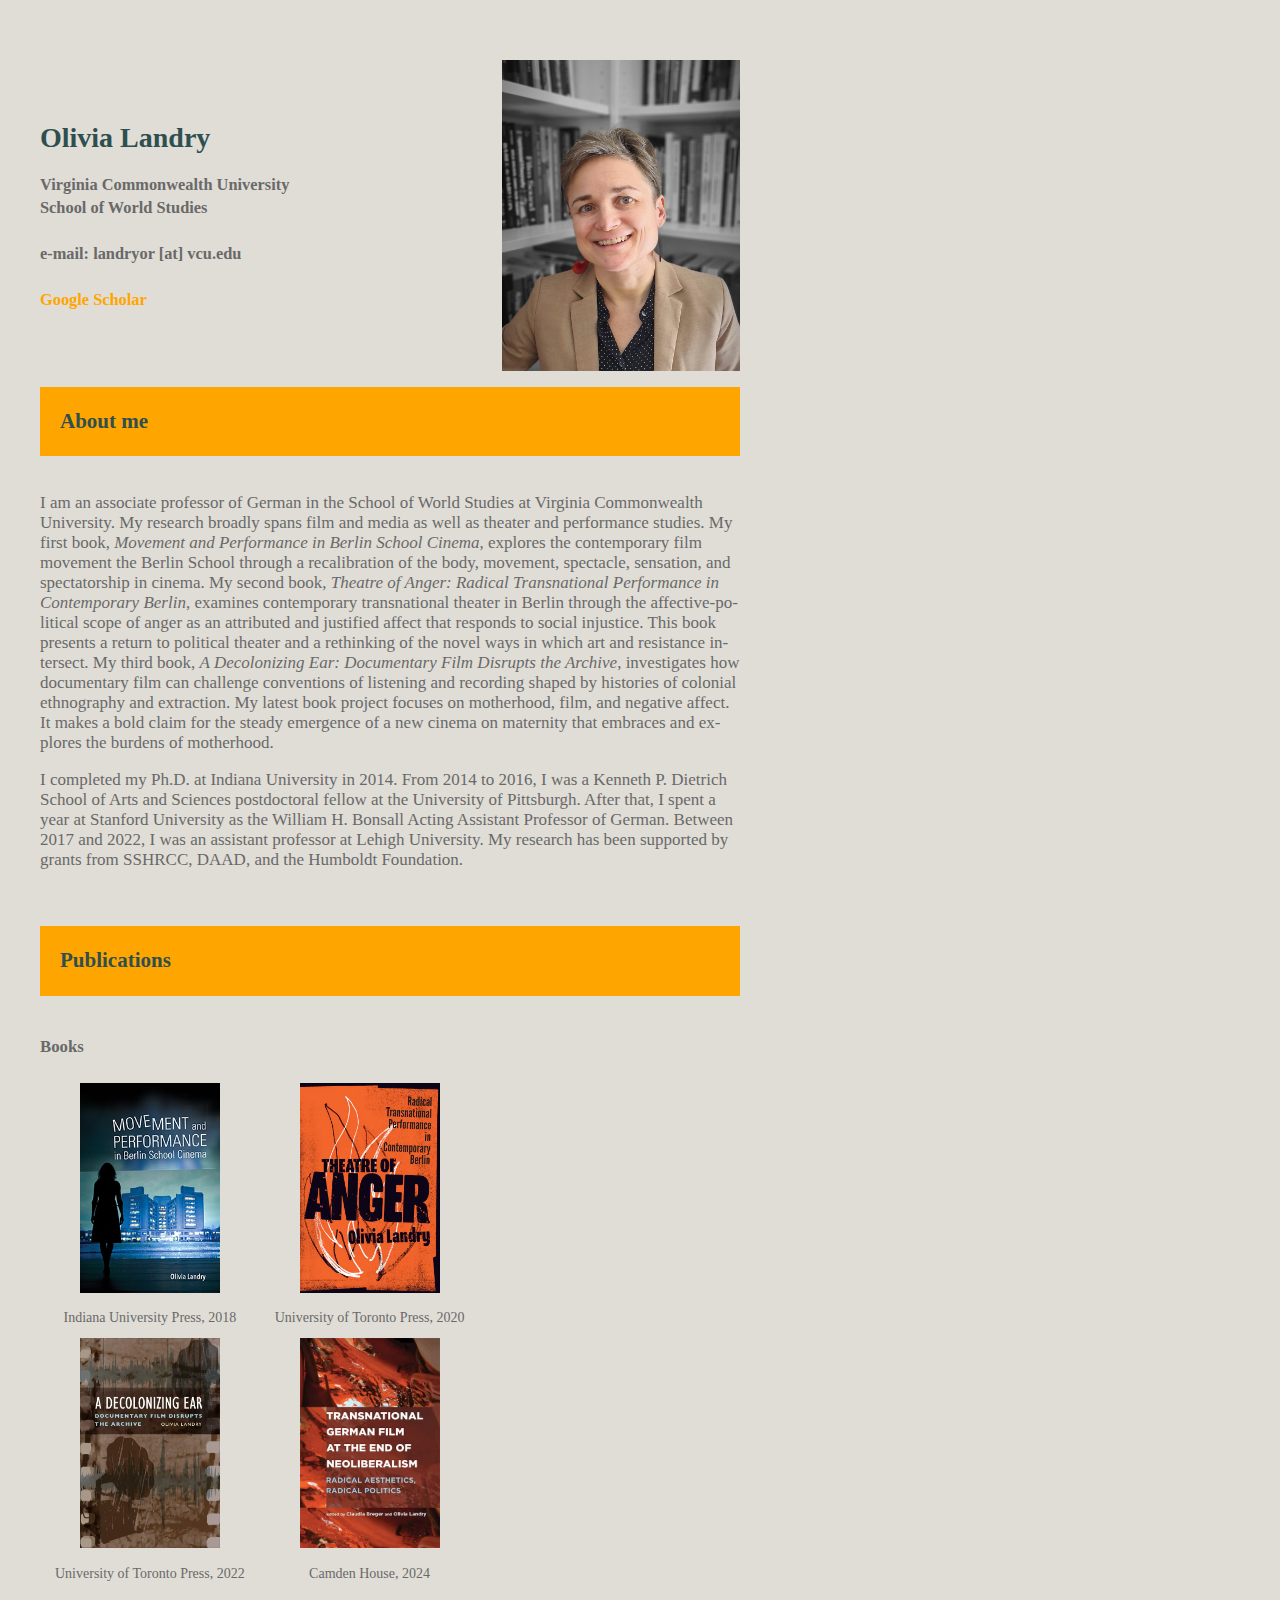
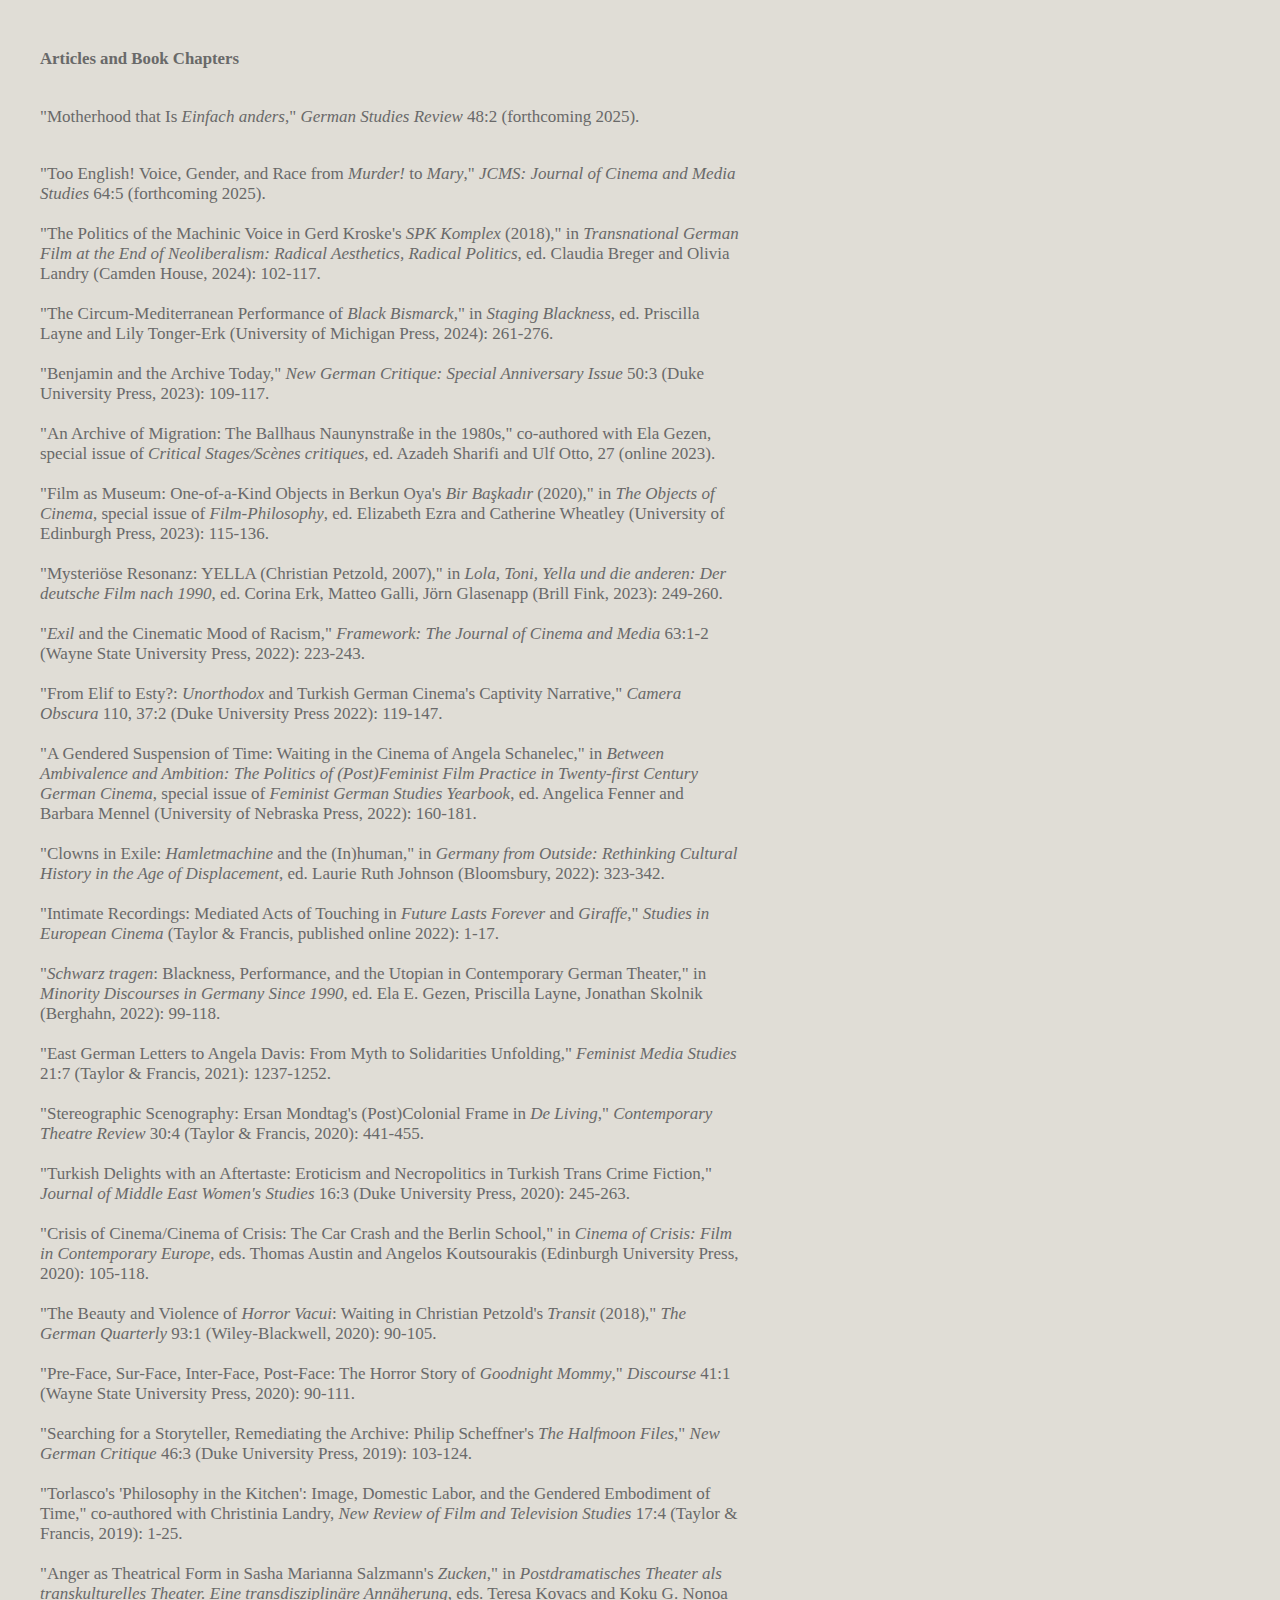
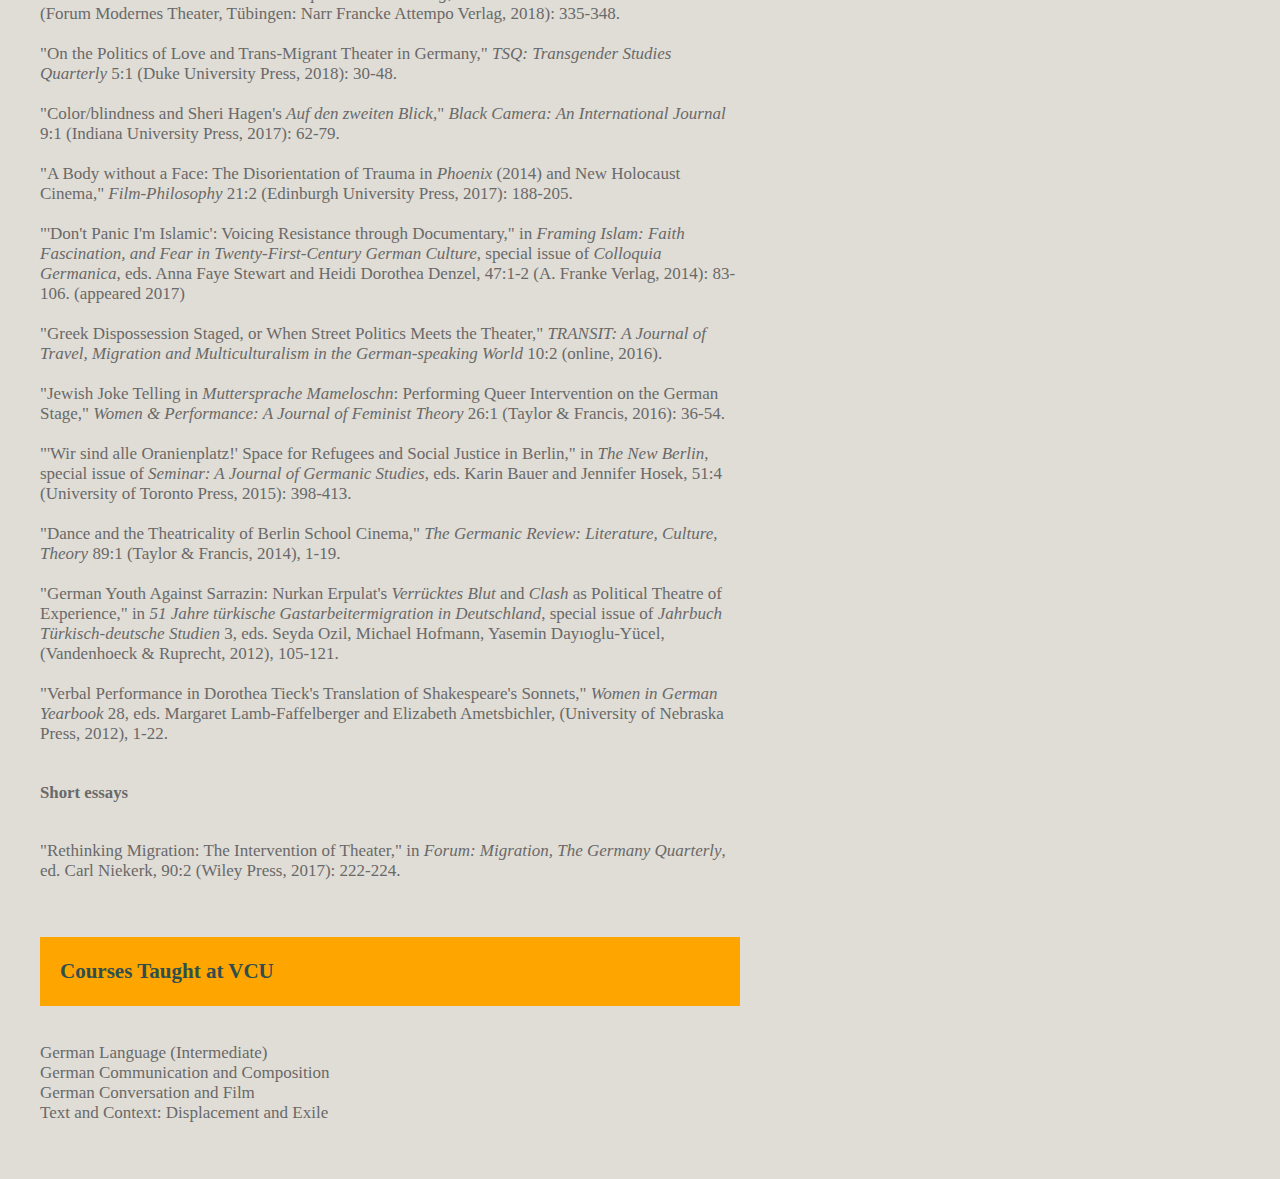
==== index.html @ cfcf4281 "Update index.html" ====
<!DOCTYPE html>
<html lang="en">

<div id="wrap">

<head>
    <title>Olivia Landry</title>
   <link rel="stylesheet" href="style.css">
   <link rel="icon" type="image/x-icon" href="favicon.ico">
   <link rel="shortcut icon" href="favicon.ico" type="image/x-icon">
</head>

<body>


<div id="myname">
    <br><br><br><br>
    <h1>
    Olivia Landry <br>
     </h1>
     <h3>
    Virginia Commonwealth University <br>
    School of World Studies <br>
    <br>
    e-mail: landryor [at] vcu.edu <br> <br>

<a href="https://scholar.google.com/citations?user=ENBHjIoAAAAJ&hl=en&oi=ao">Google Scholar</a> 
<br>
<br>
  
    </h3>
    </div>

</br>

<div id="mypic">
    <img src="images/Olivia_profile.jpg" width="238">

</br>

</div>





<div id="main">



    <h2>About me</h2>

    <br>

        <p>I am an associate professor of German in the School of World Studies at Virginia Commonwealth University. My research broadly spans film and media as well as theater and performance studies. My first book, <i>Movement and Performance in Berlin School Cinema</i>, explores the contemporary film movement the Berlin School through a recalibration of the body, movement, spectacle, sensation, and spectatorship in cinema. My second book, <i>Theatre of Anger: Radical Transnational Performance in Contemporary Berlin</i>, examines contemporary transnational theater in Berlin through the affective-political scope of anger as an attributed and justified affect that responds to social injustice. This book presents a return to political theater and a rethinking of the novel ways in which art and resistance intersect. My third book, <i>A Decolonizing Ear: Documentary Film Disrupts the Archive</i>, investigates how documentary film can challenge conventions of listening and recording shaped by histories of colonial ethnography and extraction. My latest book project focuses on motherhood, film, and negative affect. It makes a bold claim for the steady emergence of a new cinema on maternity that embraces and explores the burdens of motherhood.</p>

        <p>I completed my Ph.D. at Indiana University in 2014. From 2014 to 2016, I was a Kenneth P. Dietrich School of Arts and Sciences postdoctoral fellow at the University of Pittsburgh. After that, I spent a year at Stanford University as the William H. Bonsall Acting Assistant Professor of German. Between 2017 and 2022, I was an assistant professor at Lehigh University. My research has been supported by grants from SSHRCC, DAAD, and the Humboldt Foundation.</p>







<br><br>

    <h2>Publications</h2>


<br><br>

<strong> Books </strong>

<br><br>

<style type="text/css">
.tg  {border-collapse:collapse;border-spacing:0;}
.tg td{border-color:black;border-style:solid;border-width:0px;
  overflow:hidden;padding:5px 15px;word-break:normal;}
.tg th{border-color:black;border-style:solid;border-width:0px;
  font-weight:normal;overflow:hidden;padding:5px 15px;word-break:normal;}
.tg .tg-0lax{text-align:right;vertical-align:center}
</style>
<table class="tg">
<thead>
  <tr>
    <th class="tg-zv4m" style="text-align: center"><a href="https://iupress.org/9780253038036/movement-and-performance-in-berlin-school-cinema/" target="_blank"><img src="images/map.jpeg" width="140"></a></th>  
    <th class="tg-zv4m" style="text-align: center"><a href="https://utorontopress.com/9781487536763/theatre-of-anger/" target="_blank"><img src="images/toa.jpg.webp" width="140"></a></th>
  </tr>
</thead>
<tbody>
  <tr>
    <td class="tg-zv4m" style="text-align: center">Indiana University Press, 2018</td>
    <td class="tg-zv4m" style="text-align: center">University of Toronto Press, 2020</td>
  </tr>
  <tr>
    <td class="tg-zv4m" style="text-align: center"><a href="https://utorontopress.com/9781487544850/a-decolonizing-ear/" target="_blank"><img src="images/ade.jpg.webp" width="140"></a></td>
    <td class="tg-zv4m" style="text-align: center"><a href="https://boydellandbrewer.com/9781640141520/transnational-german-film-at-the-end-of-neoliberalism/" target="_blank"><img src="images/transnational.jpg" width="140"></a></td>
  </tr>
  <tr>
    <td class="tg-zv4m" style="text-align: center">University of Toronto Press, 2022</td>
    <td class="tg-zv4m" style="text-align: center">Camden House, 2024</td>
  </tr>
</tbody>
</table>


<br><br><br>

<strong> Articles and Book Chapters </strong>

<br><br>

<p>"Motherhood that Is <i>Einfach anders</i>," <i>German Studies Review</i> 48:2 (forthcoming 2025).


<br><br>

<p>"Too English! Voice, Gender, and Race from <i>Murder!</i> to <i>Mary</i>," <i>JCMS: Journal of Cinema and Media Studies</i> 64:5 (forthcoming 2025).

<br><br>

"The Politics of the Machinic Voice in Gerd Kroske's <i>SPK Komplex</i> (2018)," in <i>Transnational German Film at the End of Neoliberalism: Radical Aesthetics, Radical Politics</i>, ed. Claudia Breger and Olivia Landry (Camden House, 2024): 102-117.

<br><br>


"The Circum-Mediterranean Performance of <i>Black Bismarck</i>," in <i>Staging Blackness</i>, ed. Priscilla Layne and Lily Tonger-Erk (University of Michigan Press, 2024): 261-276.

<br><br>

"Benjamin and the Archive Today," <i>New German Critique: Special Anniversary Issue</i> 50:3 (Duke University Press, 2023): 109-117.

<br><br>

"An Archive of Migration: The Ballhaus Naunynstra&szlig;e in the 1980s," co-authored with Ela Gezen, special issue of <i>Critical Stages/Sc&egrave;nes critiques</i>,  ed. Azadeh Sharifi and Ulf Otto, 27 (online 2023).


<br><br>

"Film as Museum: One-of-a-Kind Objects in Berkun Oya's <i>Bir Ba&#x15F;kad&#x131;r</i> (2020)," in <i>The Objects of Cinema</i>, special issue of <i>Film-Philosophy</i>, ed. Elizabeth Ezra and Catherine Wheatley (University of Edinburgh Press, 2023): 115-136.

<br><br>


"Mysteri&#246;se Resonanz: YELLA (Christian Petzold, 2007)," in <i>Lola, Toni, Yella und die anderen: Der deutsche Film nach 1990</i>, ed. Corina Erk, Matteo Galli, J&#246;rn Glasenapp (Brill Fink, 2023): 249-260.

<br><br>

"<i>Exil</i> and the Cinematic Mood of Racism," <i>Framework: The Journal of Cinema and Media</i> 63:1-2 (Wayne State University Press, 2022): 223-243.

<br><br>


"From Elif to Esty?: <i>Unorthodox</i> and Turkish German Cinema's Captivity Narrative," <i>Camera Obscura</i> 110, 37:2 (Duke University Press 2022): 119-147.

<br><br>

"A Gendered Suspension of Time: Waiting in the Cinema of Angela Schanelec," in <i>Between Ambivalence and Ambition: The Politics of (Post)Feminist Film Practice in Twenty-first Century German Cinema</i>, special issue of <i>Feminist German Studies Yearbook</i>, ed. Angelica Fenner and Barbara Mennel (University of Nebraska Press, 2022): 160-181.

<br><br>


"Clowns in Exile: <i>Hamletmachine</i> and the (In)human," in <i>Germany from Outside: Rethinking Cultural History in the Age of Displacement</i>, ed. Laurie Ruth Johnson (Bloomsbury, 2022): 323-342.

<br><br>

"Intimate Recordings: Mediated Acts of Touching in <i>Future Lasts Forever</i> and <i>Giraffe</i>," <i>Studies in European Cinema</i> (Taylor & Francis, published online 2022): 1-17.

<br><br>

"<i>Schwarz tragen</i>: Blackness, Performance, and the Utopian in Contemporary German Theater," in <i>Minority Discourses in Germany Since 1990</i>, ed. Ela E. Gezen, Priscilla Layne, Jonathan Skolnik (Berghahn, 2022): 99-118.

<br><br>

"East German Letters to Angela Davis: From Myth to Solidarities Unfolding," <i>Feminist Media Studies</i> 21:7 (Taylor & Francis, 2021): 1237-1252.

<br><br>

"Stereographic Scenography: Ersan Mondtag's (Post)Colonial Frame in <i>De Living</i>," <i>Contemporary Theatre Review</i> 30:4 (Taylor & Francis, 2020): 441-455.

<br><br>

"Turkish Delights with an Aftertaste: Eroticism and Necropolitics in Turkish Trans Crime Fiction," <i>Journal of Middle East Women's Studies</i> 16:3 (Duke University Press, 2020): 245-263.

<br><br>

"Crisis of Cinema/Cinema of Crisis: The Car Crash and the Berlin School," in <i>Cinema of Crisis: Film in Contemporary Europe</i>, eds. Thomas Austin and Angelos Koutsourakis (Edinburgh University Press, 2020): 105-118.

<br><br>

"The Beauty and Violence of <i>Horror Vacui</i>: Waiting in Christian Petzold's <i>Transit</i> (2018)," <i>The German Quarterly</i> 93:1 (Wiley-Blackwell, 2020): 90-105.

<br><br>

"Pre-Face, Sur-Face, Inter-Face, Post-Face: The Horror Story of <i>Goodnight Mommy</i>," <i>Discourse</i> 41:1 (Wayne State University Press, 2020): 90-111.

<br><br>


"Searching for a Storyteller, Remediating the Archive: Philip Scheffner's <i>The Halfmoon Files</i>," <i>New German Critique</i> 46:3 (Duke University Press, 2019): 103-124.

<br><br>

"Torlasco's 'Philosophy in the Kitchen': Image, Domestic Labor, and the Gendered Embodiment of Time," co-authored with Christinia Landry, <i>New Review of Film and Television Studies</i> 17:4 (Taylor & Francis, 2019): 1-25.

<br><br>

"Anger as Theatrical Form in Sasha Marianna Salzmann's <i>Zucken</i>," in <i>Postdramatisches Theater als transkulturelles Theater. Eine transdisziplin&#228;re Ann&#228;herung</i>, eds. Teresa Kovacs and Koku G. Nonoa (Forum Modernes Theater, T&#252;bingen: Narr Francke Attempo Verlag, 2018): 335-348.

<br><br>

"On the Politics of Love and Trans-Migrant Theater in Germany," <i>TSQ: Transgender Studies Quarterly</i> 5:1 (Duke University Press, 2018): 30-48.

<br><br>

"Color/blindness and Sheri Hagen's <i>Auf den zweiten Blick</i>," <i>Black Camera: An International Journal</i> 9:1 (Indiana University Press, 2017): 62-79.

<br><br>

"A Body without a Face: The Disorientation of Trauma in <i>Phoenix</i> (2014) and New Holocaust Cinema," <i>Film-Philosophy</i> 21:2 (Edinburgh University Press, 2017): 188-205.

<br><br>

"'Don't Panic I'm Islamic': Voicing Resistance through Documentary," in <i>Framing Islam: Faith Fascination, and Fear in Twenty-First-Century German Culture</i>, special issue of <i>Colloquia Germanica</i>, eds. Anna Faye Stewart and Heidi Dorothea Denzel, 47:1-2 (A. Franke Verlag, 2014): 83-106. (appeared 2017)

<br><br>

"Greek Dispossession Staged, or When Street Politics Meets the Theater," <i>TRANSIT: A Journal of Travel, Migration and Multiculturalism in the German-speaking World</i> 10:2 (online, 2016).

<br><br>

"Jewish Joke Telling in <i>Muttersprache Mameloschn</i>: Performing Queer Intervention on the German Stage," <i>Women & Performance: A Journal of Feminist Theory</i> 26:1 (Taylor & Francis, 2016): 36-54.

<br><br>

"'Wir sind alle Oranienplatz!' Space for Refugees and Social Justice in Berlin," in <i>The New Berlin</i>, special issue of <i>Seminar: A Journal of Germanic Studies</i>, eds. Karin Bauer and Jennifer Hosek, 51:4 (University of Toronto Press, 2015): 398-413.

<br><br>

"Dance and the Theatricality of Berlin School Cinema," <i>The Germanic Review: Literature, Culture, Theory</i> 89:1 (Taylor & Francis, 2014), 1-19.

<br><br>

"German Youth Against Sarrazin: Nurkan Erpulat's <i>Verr&#252;cktes Blut</i> and <i>Clash</i> as Political Theatre of Experience," in <i>51 Jahre t&#252;rkische Gastarbeitermigration in Deutschland</i>, special issue of <i>Jahrbuch T&#252;rkisch-deutsche Studien</i> 3, eds. Seyda Ozil, Michael Hofmann, Yasemin Day&#x131;oglu-Y&#252;cel, (Vandenhoeck & Ruprecht, 2012), 105-121.

<br><br>

"Verbal Performance in Dorothea Tieck's Translation of Shakespeare's Sonnets," <i>Women in German Yearbook</i> 28, eds. Margaret Lamb-Faffelberger and Elizabeth Ametsbichler, (University of Nebraska Press, 2012), 1-22.
</p>

<br>

<strong> Short essays</strong>

<br><br>

<p>"Rethinking Migration: The Intervention of Theater," in <i>Forum: Migration, The Germany Quarterly</i>, ed. Carl Niekerk, 90:2 (Wiley Press, 2017): 222-224.</p>



<br><br>

    <h2>Courses Taught at VCU</h2>

    <br>

<p>
  German Language (Intermediate) <br>
  German Communication and Composition<br>
  German Conversation and Film<br>
  Text and Context: Displacement and Exile<br>
</p>


<br><br>
</div>



</body>

</div>

</html>
---- style.css ----
#wrap{
    float: left;
}

#myname{
    float: left;
    width: 462px;
}



#mypic {
    float: left;
    margin-bottom: 10px;
    margin-right: 20px;
}

#main{
    float: left;
    width: 700px;
    -ms-hyphens: auto;
-webkit-hyphens: auto;
hyphens: auto;
}


a {
    color: orange;
    text-decoration: none;
}

p {
    line-height: 20px;
       font-size: 17px;
}

body {
    line-height: 1.4;
    font-size: 14px;
    color: DimGray;
    background-color: #e0ddd6;
    margin: 40px;
    padding: 0px;
}




h1 {
    color: DarkSlateGray;
    background-color: #e0ddd6;
    margin: 0px;
    padding: 0px;
}

h2 {
	  /* text-align: center;*/
	  color: DarkSlateGray;
    font-size: 1.5em;
    background-color: orange;
    margin: 0px;
    padding: 20px;
}



strong {
	font-size: 1.2em;
    font-style: bold;
}
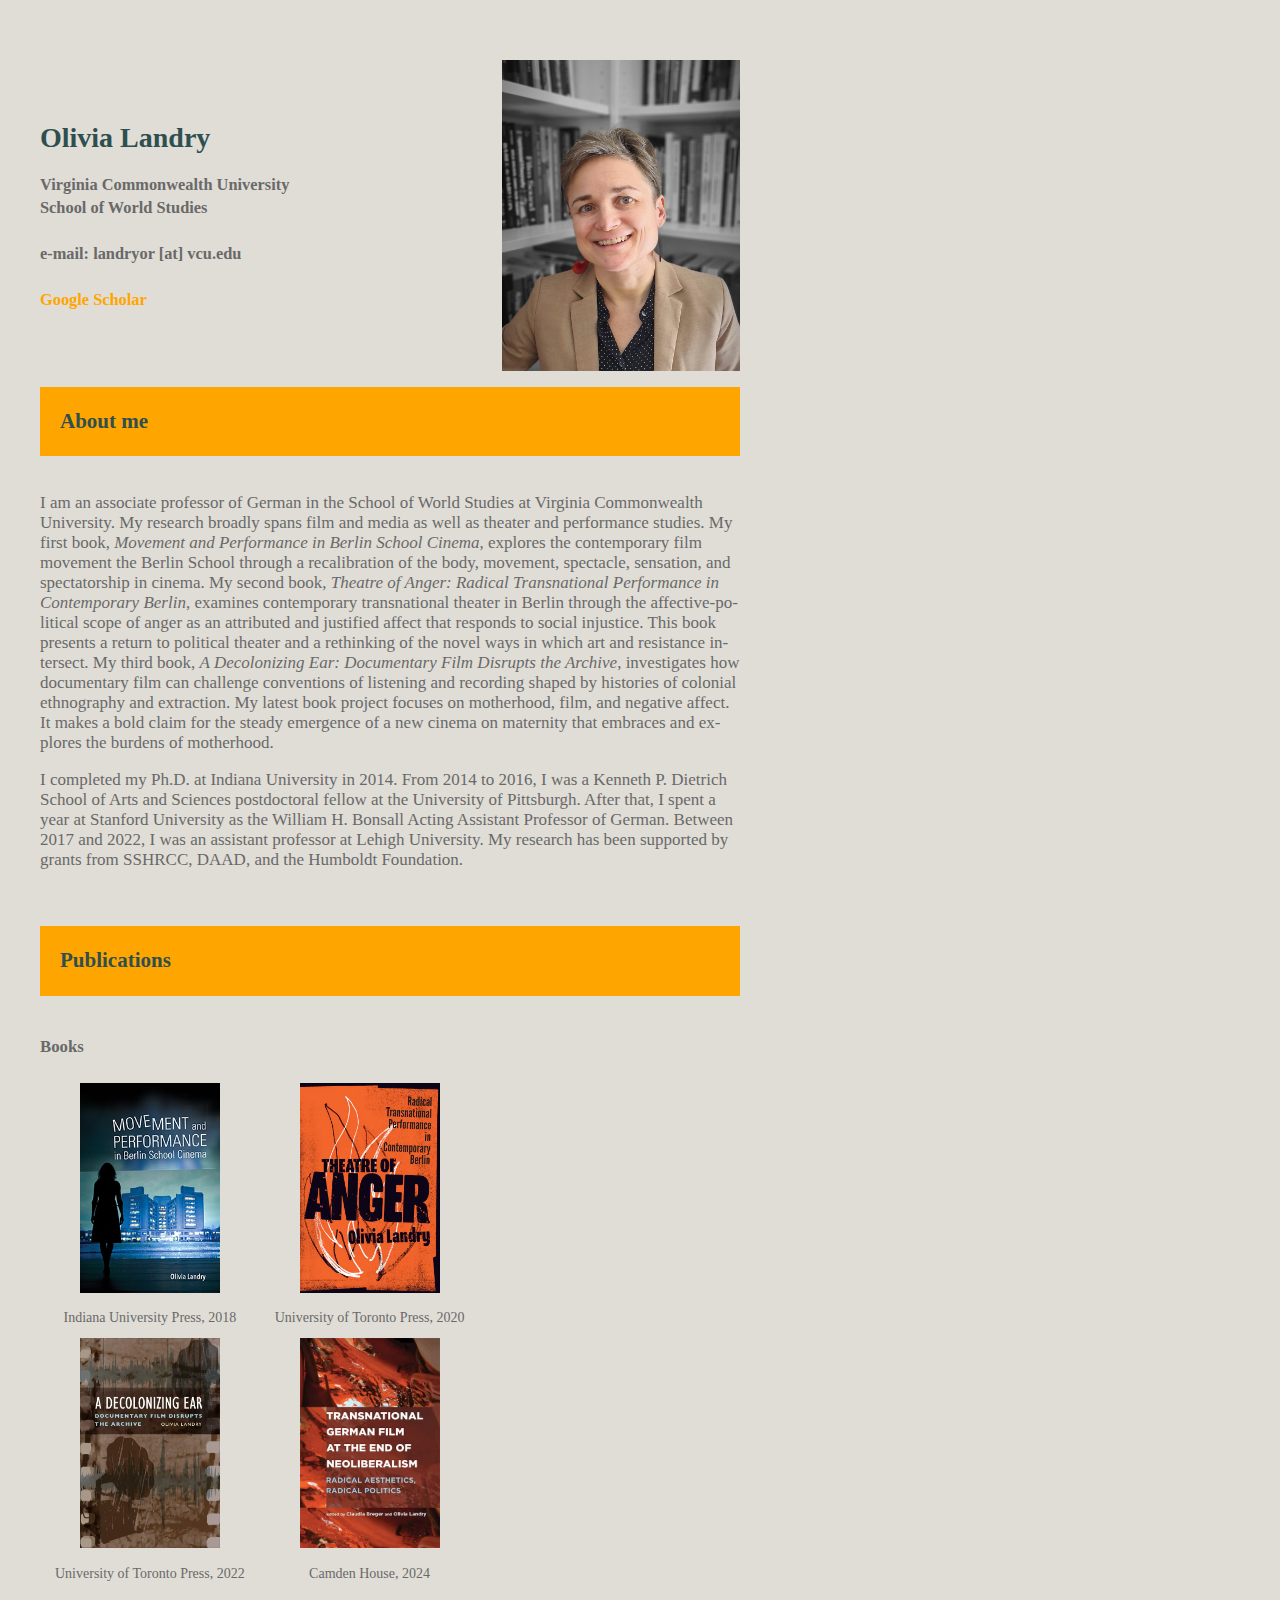
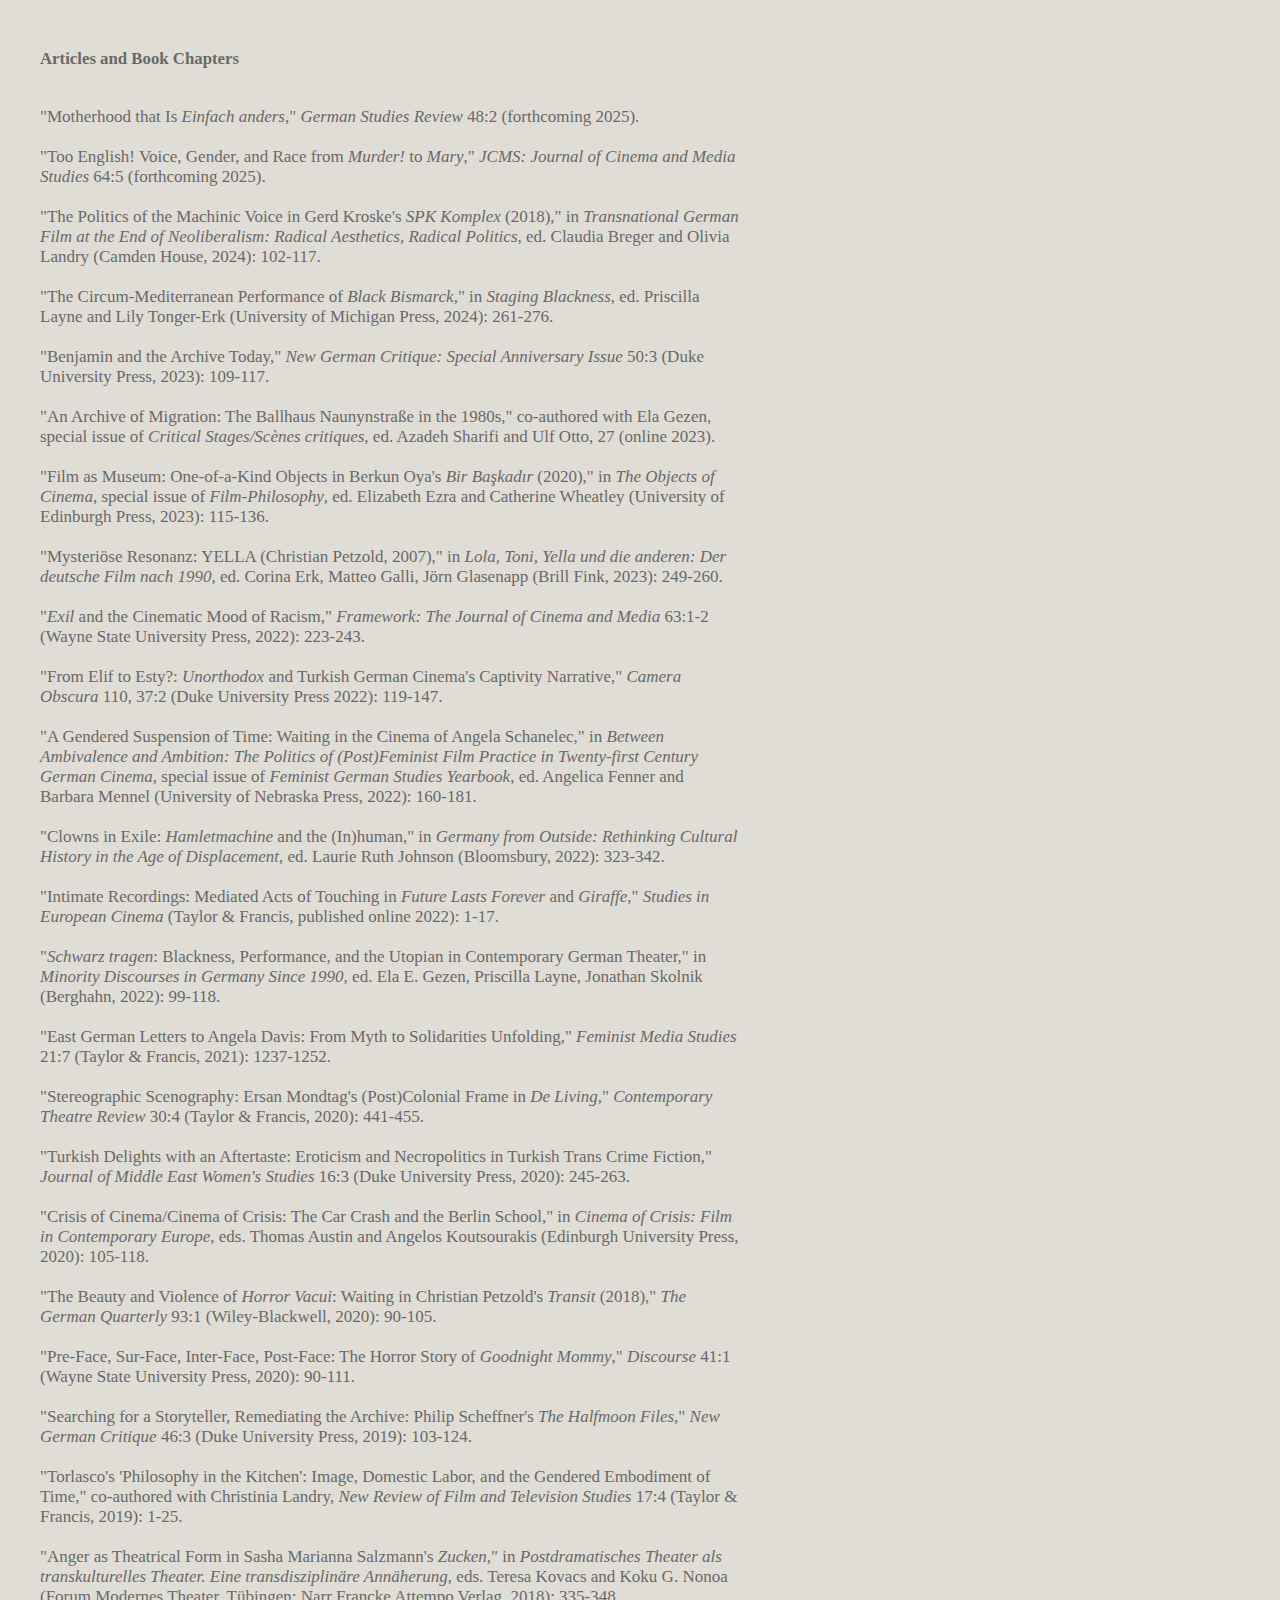
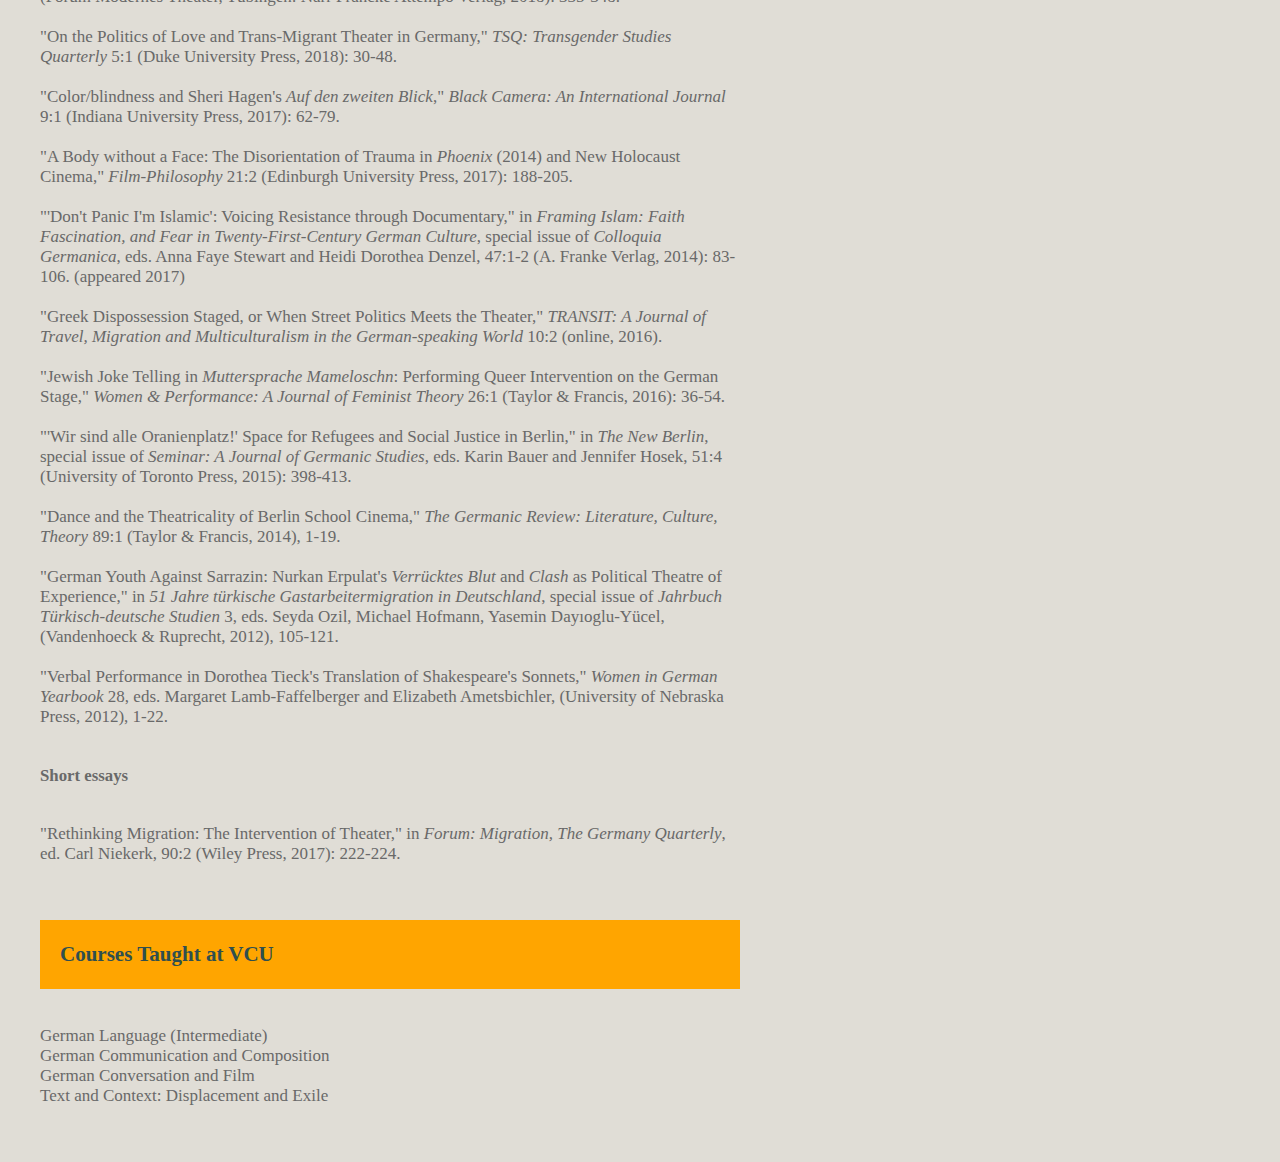
==== commit 2eb03e40: "Update index.html" ====
--- a/index.html
+++ b/index.html
@@ -116,7 +116,7 @@
 
 <br><br>
 
-<p>"Too English! Voice, Gender, and Race from <i>Murder!</i> to <i>Mary</i>," <i>JCMS: Journal of Cinema and Media Studies</i> 64:5 (forthcoming 2025).
+"Too English! Voice, Gender, and Race from <i>Murder!</i> to <i>Mary</i>," <i>JCMS: Journal of Cinema and Media Studies</i> 64:5 (forthcoming 2025).
 
 <br><br>
 
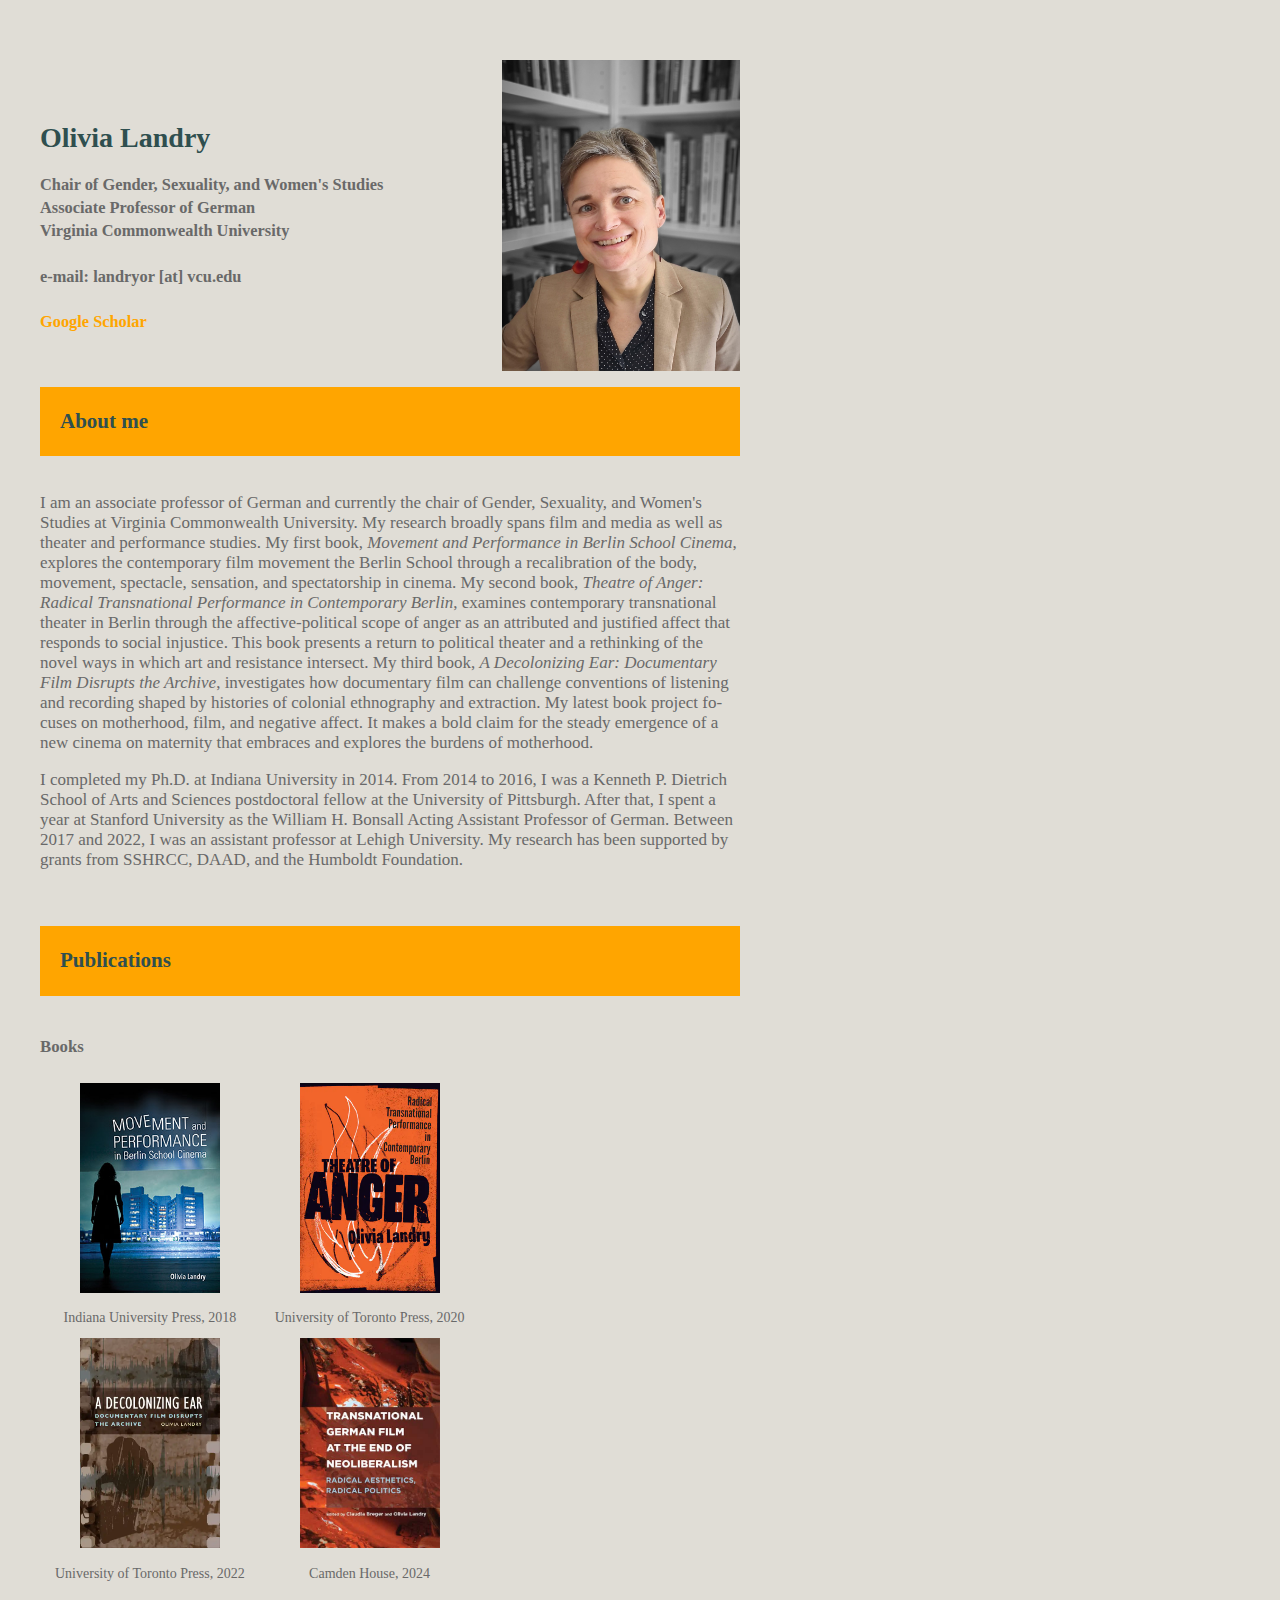
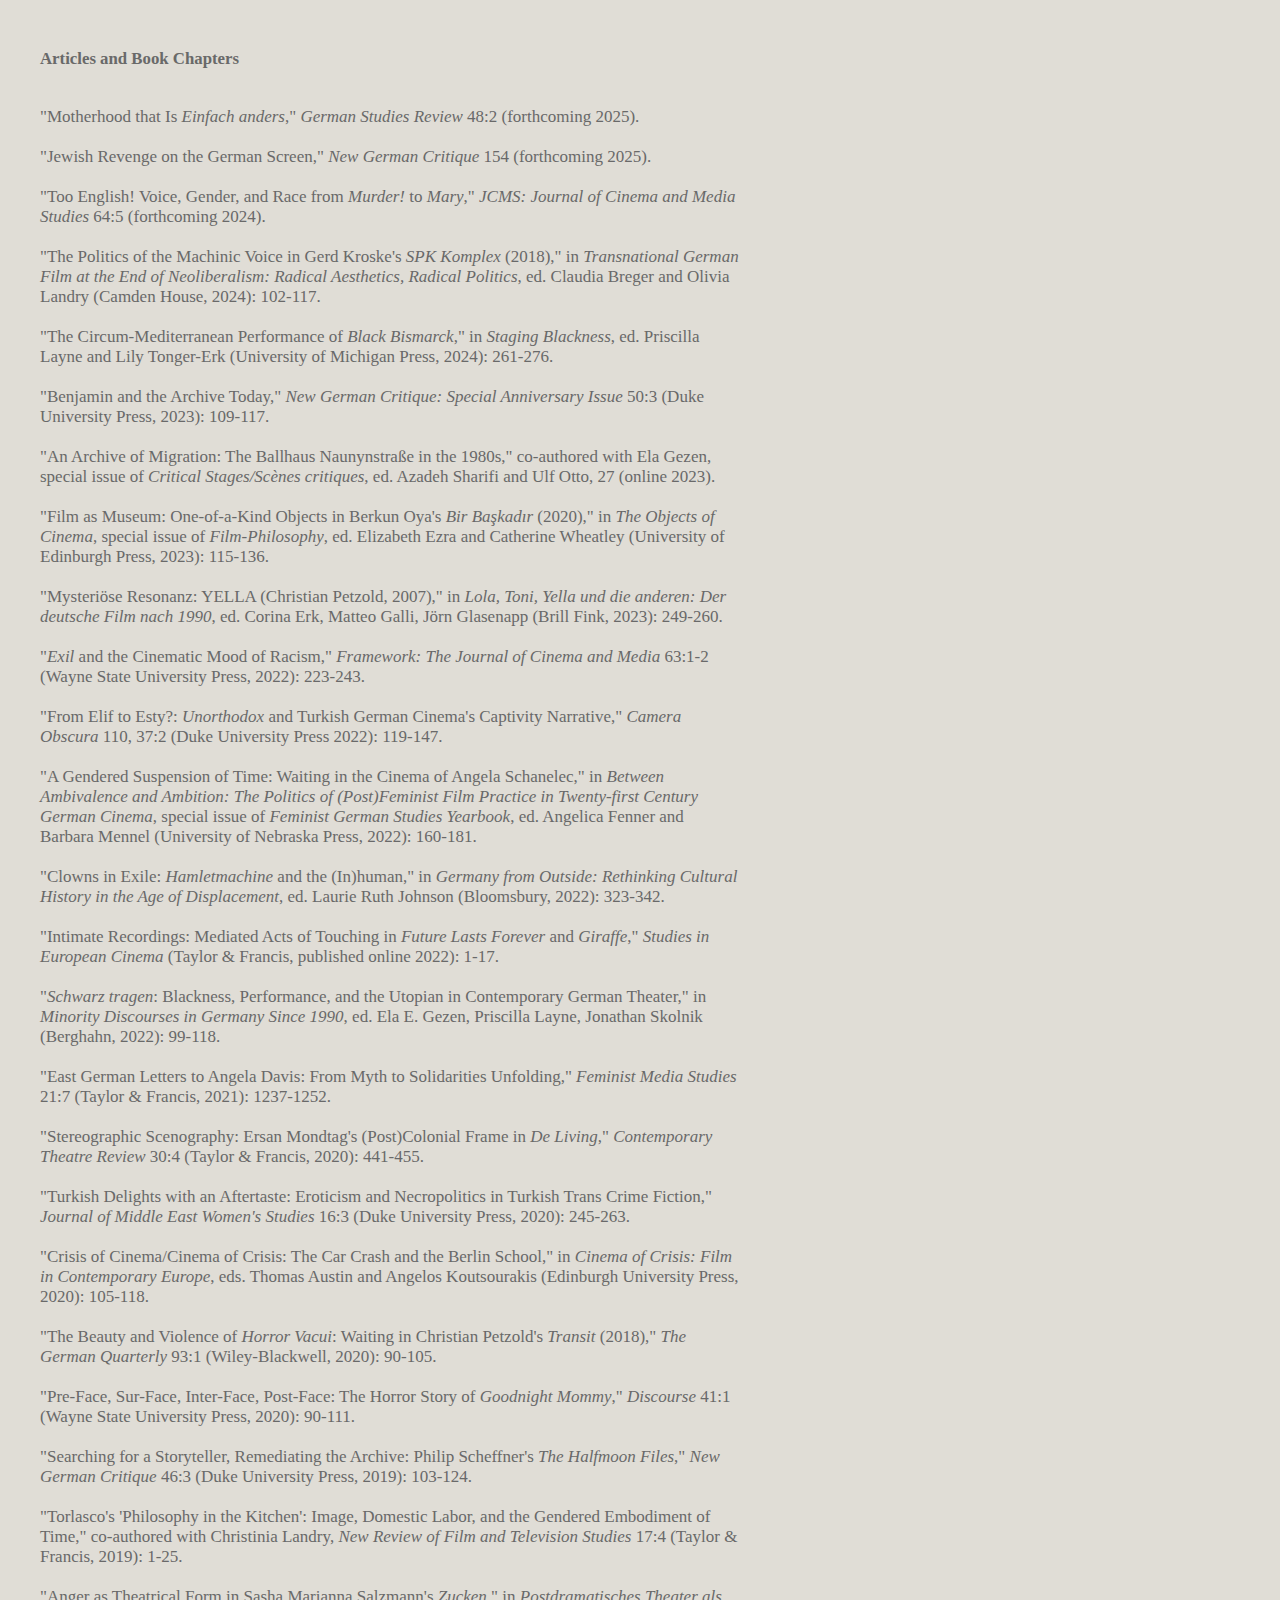
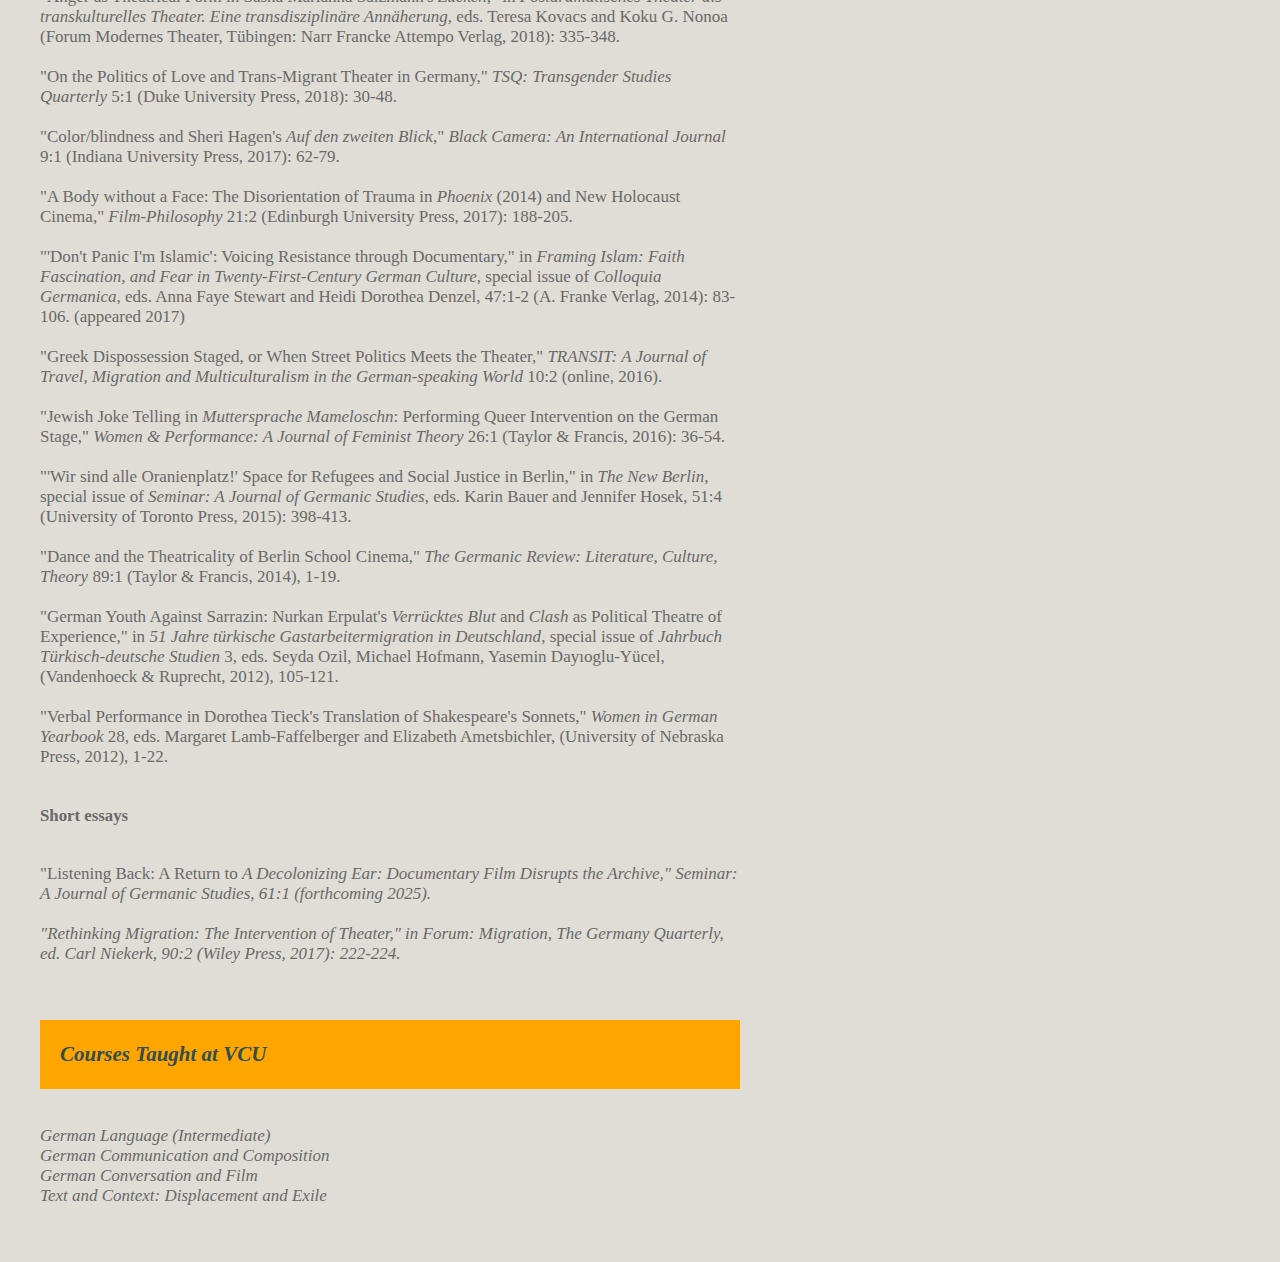
==== commit b791fb8d: "bilili" ====
--- a/index.html
+++ b/index.html
@@ -19,8 +19,9 @@
     Olivia Landry <br>
      </h1>
      <h3>
+    Chair of Gender, Sexuality, and Women's Studies<br>
+    Associate Professor of German<br>
     Virginia Commonwealth University <br>
-    School of World Studies <br>
     <br>
     e-mail: landryor [at] vcu.edu <br> <br>
 
@@ -52,7 +53,7 @@
 
     <br>
 
-        <p>I am an associate professor of German in the School of World Studies at Virginia Commonwealth University. My research broadly spans film and media as well as theater and performance studies. My first book, <i>Movement and Performance in Berlin School Cinema</i>, explores the contemporary film movement the Berlin School through a recalibration of the body, movement, spectacle, sensation, and spectatorship in cinema. My second book, <i>Theatre of Anger: Radical Transnational Performance in Contemporary Berlin</i>, examines contemporary transnational theater in Berlin through the affective-political scope of anger as an attributed and justified affect that responds to social injustice. This book presents a return to political theater and a rethinking of the novel ways in which art and resistance intersect. My third book, <i>A Decolonizing Ear: Documentary Film Disrupts the Archive</i>, investigates how documentary film can challenge conventions of listening and recording shaped by histories of colonial ethnography and extraction. My latest book project focuses on motherhood, film, and negative affect. It makes a bold claim for the steady emergence of a new cinema on maternity that embraces and explores the burdens of motherhood.</p>
+        <p>I am an associate professor of German and currently the chair of Gender, Sexuality, and Women's Studies at Virginia Commonwealth University. My research broadly spans film and media as well as theater and performance studies. My first book, <i>Movement and Performance in Berlin School Cinema</i>, explores the contemporary film movement the Berlin School through a recalibration of the body, movement, spectacle, sensation, and spectatorship in cinema. My second book, <i>Theatre of Anger: Radical Transnational Performance in Contemporary Berlin</i>, examines contemporary transnational theater in Berlin through the affective-political scope of anger as an attributed and justified affect that responds to social injustice. This book presents a return to political theater and a rethinking of the novel ways in which art and resistance intersect. My third book, <i>A Decolonizing Ear: Documentary Film Disrupts the Archive</i>, investigates how documentary film can challenge conventions of listening and recording shaped by histories of colonial ethnography and extraction. My latest book project focuses on motherhood, film, and negative affect. It makes a bold claim for the steady emergence of a new cinema on maternity that embraces and explores the burdens of motherhood.</p>
 
         <p>I completed my Ph.D. at Indiana University in 2014. From 2014 to 2016, I was a Kenneth P. Dietrich School of Arts and Sciences postdoctoral fellow at the University of Pittsburgh. After that, I spent a year at Stanford University as the William H. Bonsall Acting Assistant Professor of German. Between 2017 and 2022, I was an assistant professor at Lehigh University. My research has been supported by grants from SSHRCC, DAAD, and the Humboldt Foundation.</p>
 
@@ -116,7 +117,13 @@
 
 <br><br>
 
-"Too English! Voice, Gender, and Race from <i>Murder!</i> to <i>Mary</i>," <i>JCMS: Journal of Cinema and Media Studies</i> 64:5 (forthcoming 2025).
+"Jewish Revenge on the German Screen," <i>New German Critique</i> 154 (forthcoming 2025).
+
+
+<br><br>
+
+
+"Too English! Voice, Gender, and Race from <i>Murder!</i> to <i>Mary</i>," <i>JCMS: Journal of Cinema and Media Studies</i> 64:5 (forthcoming 2024).
 
 <br><br>
 
@@ -255,7 +262,14 @@
 
 <br><br>
 
-<p>"Rethinking Migration: The Intervention of Theater," in <i>Forum: Migration, The Germany Quarterly</i>, ed. Carl Niekerk, 90:2 (Wiley Press, 2017): 222-224.</p>
+<p>
+
+"Listening Back: A Return to <i>A Decolonizing Ear: Documentary Film Disrupts the Archive," <i>Seminar: A Journal of Germanic Studies</i>, 61:1 (forthcoming 2025).
+
+<br><br>
+
+"Rethinking Migration: The Intervention of Theater," in <i>Forum: Migration, The Germany Quarterly</i>, ed. Carl Niekerk, 90:2 (Wiley Press, 2017): 222-224.
+</p>
 
 
 
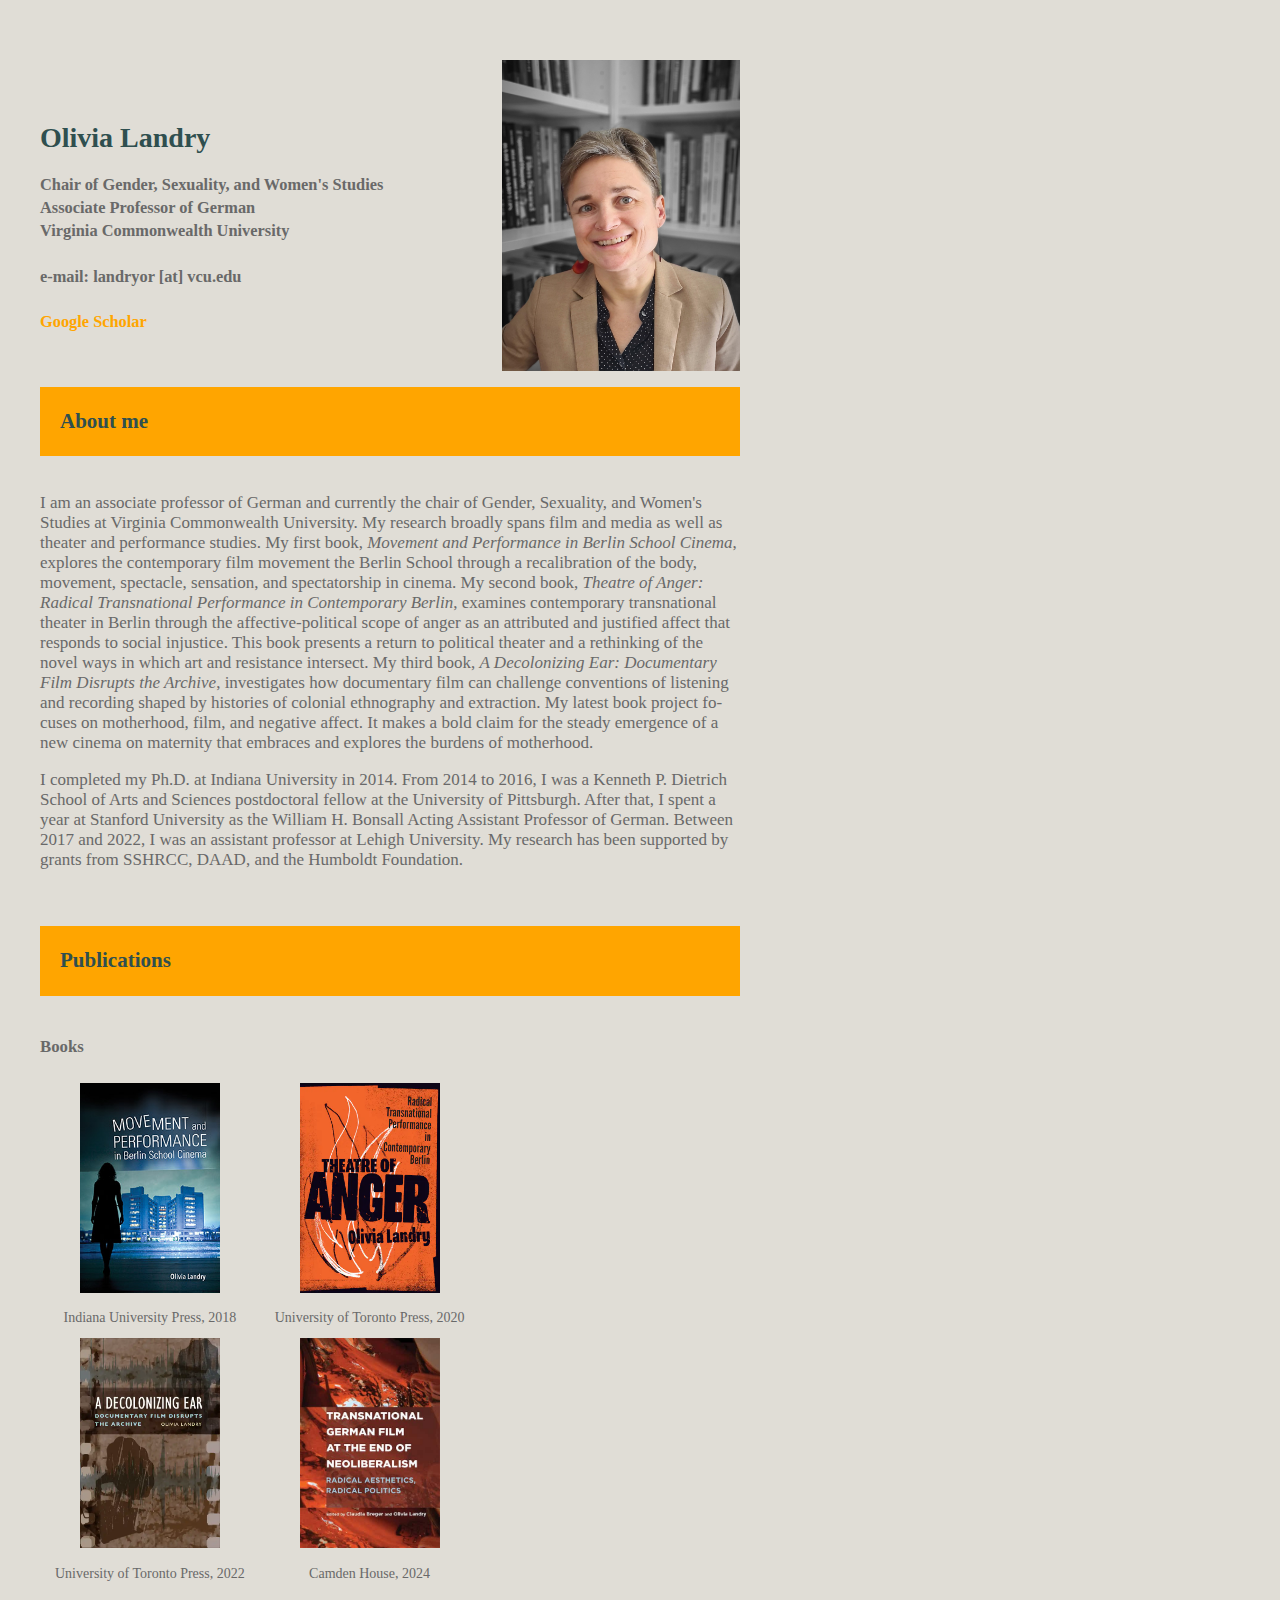
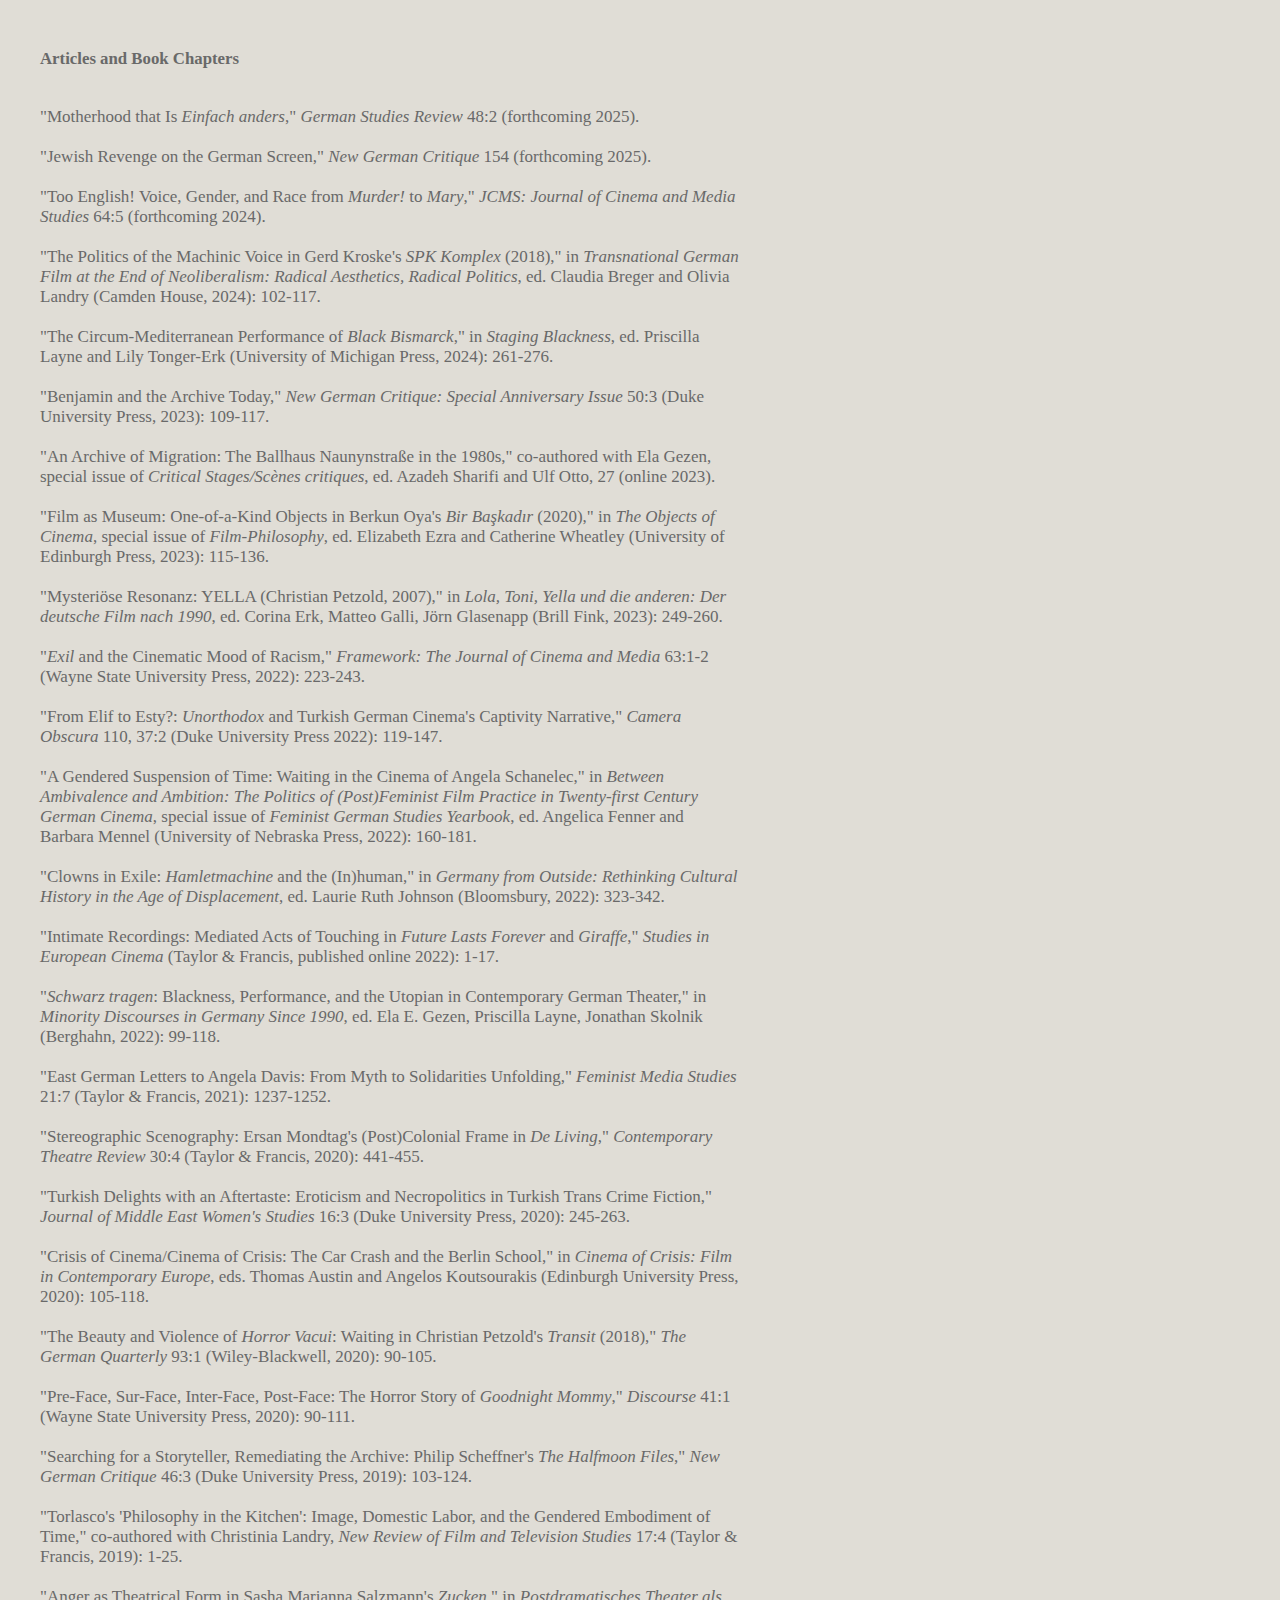
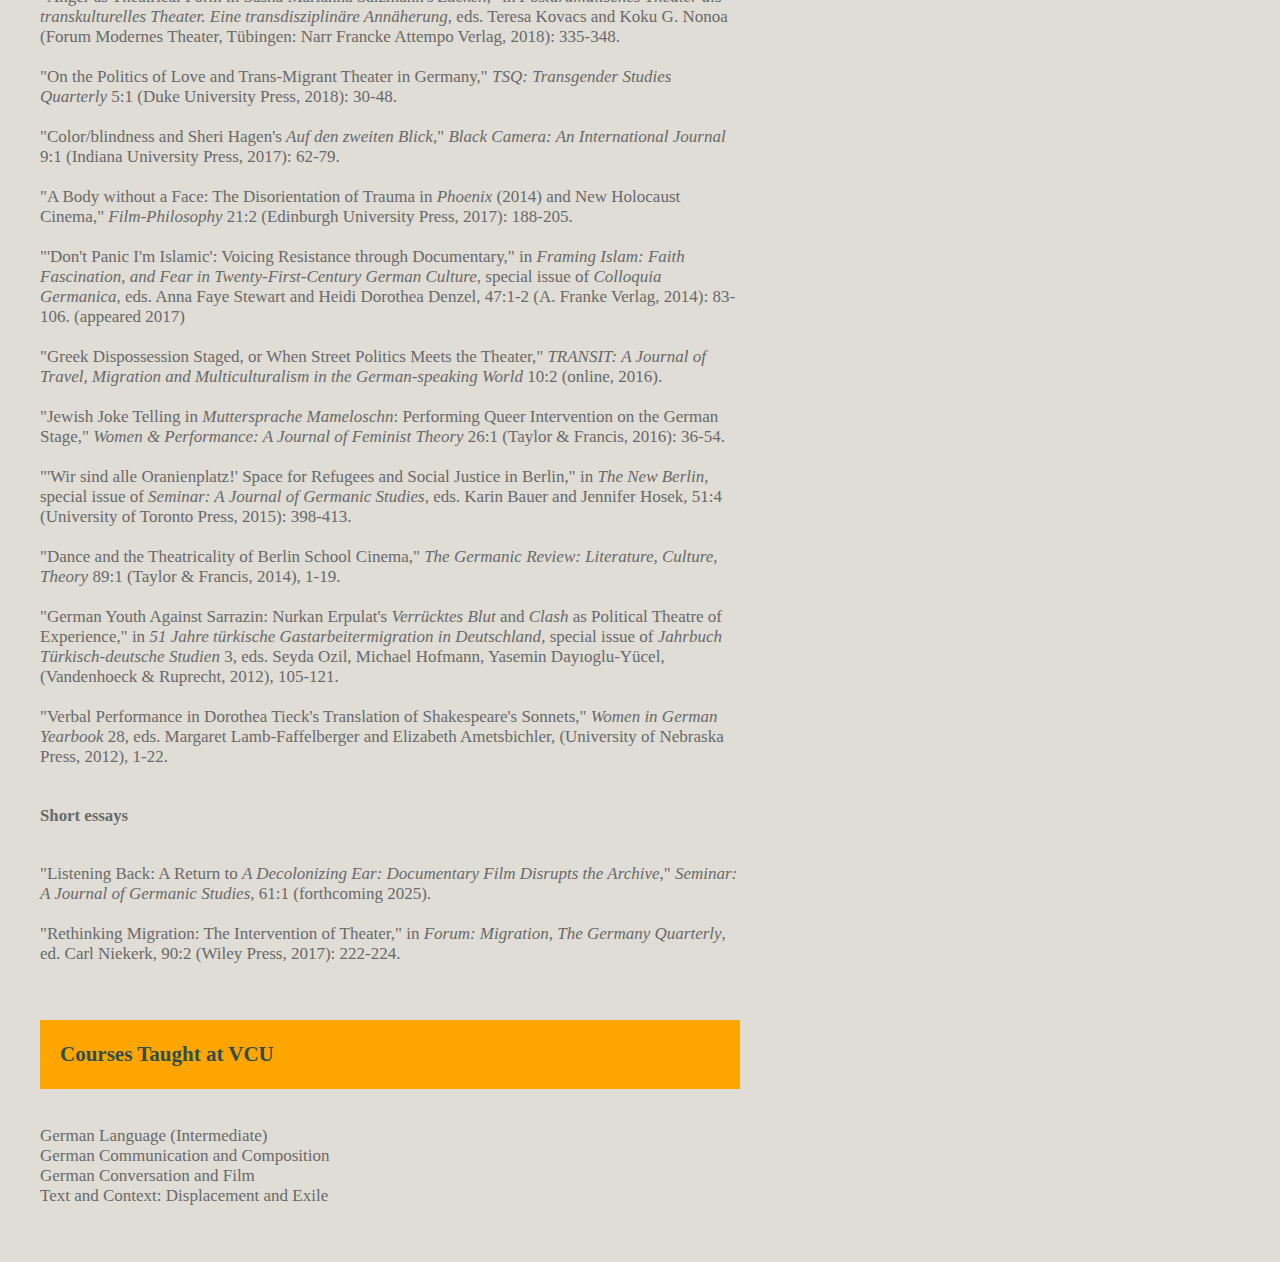
==== commit ffd67c2e: "bilibili" ====
--- a/index.html
+++ b/index.html
@@ -264,7 +264,7 @@
 
 <p>
 
-"Listening Back: A Return to <i>A Decolonizing Ear: Documentary Film Disrupts the Archive," <i>Seminar: A Journal of Germanic Studies</i>, 61:1 (forthcoming 2025).
+"Listening Back: A Return to <i>A Decolonizing Ear: Documentary Film Disrupts the Archive</i>," <i>Seminar: A Journal of Germanic Studies</i>, 61:1 (forthcoming 2025).
 
 <br><br>
 
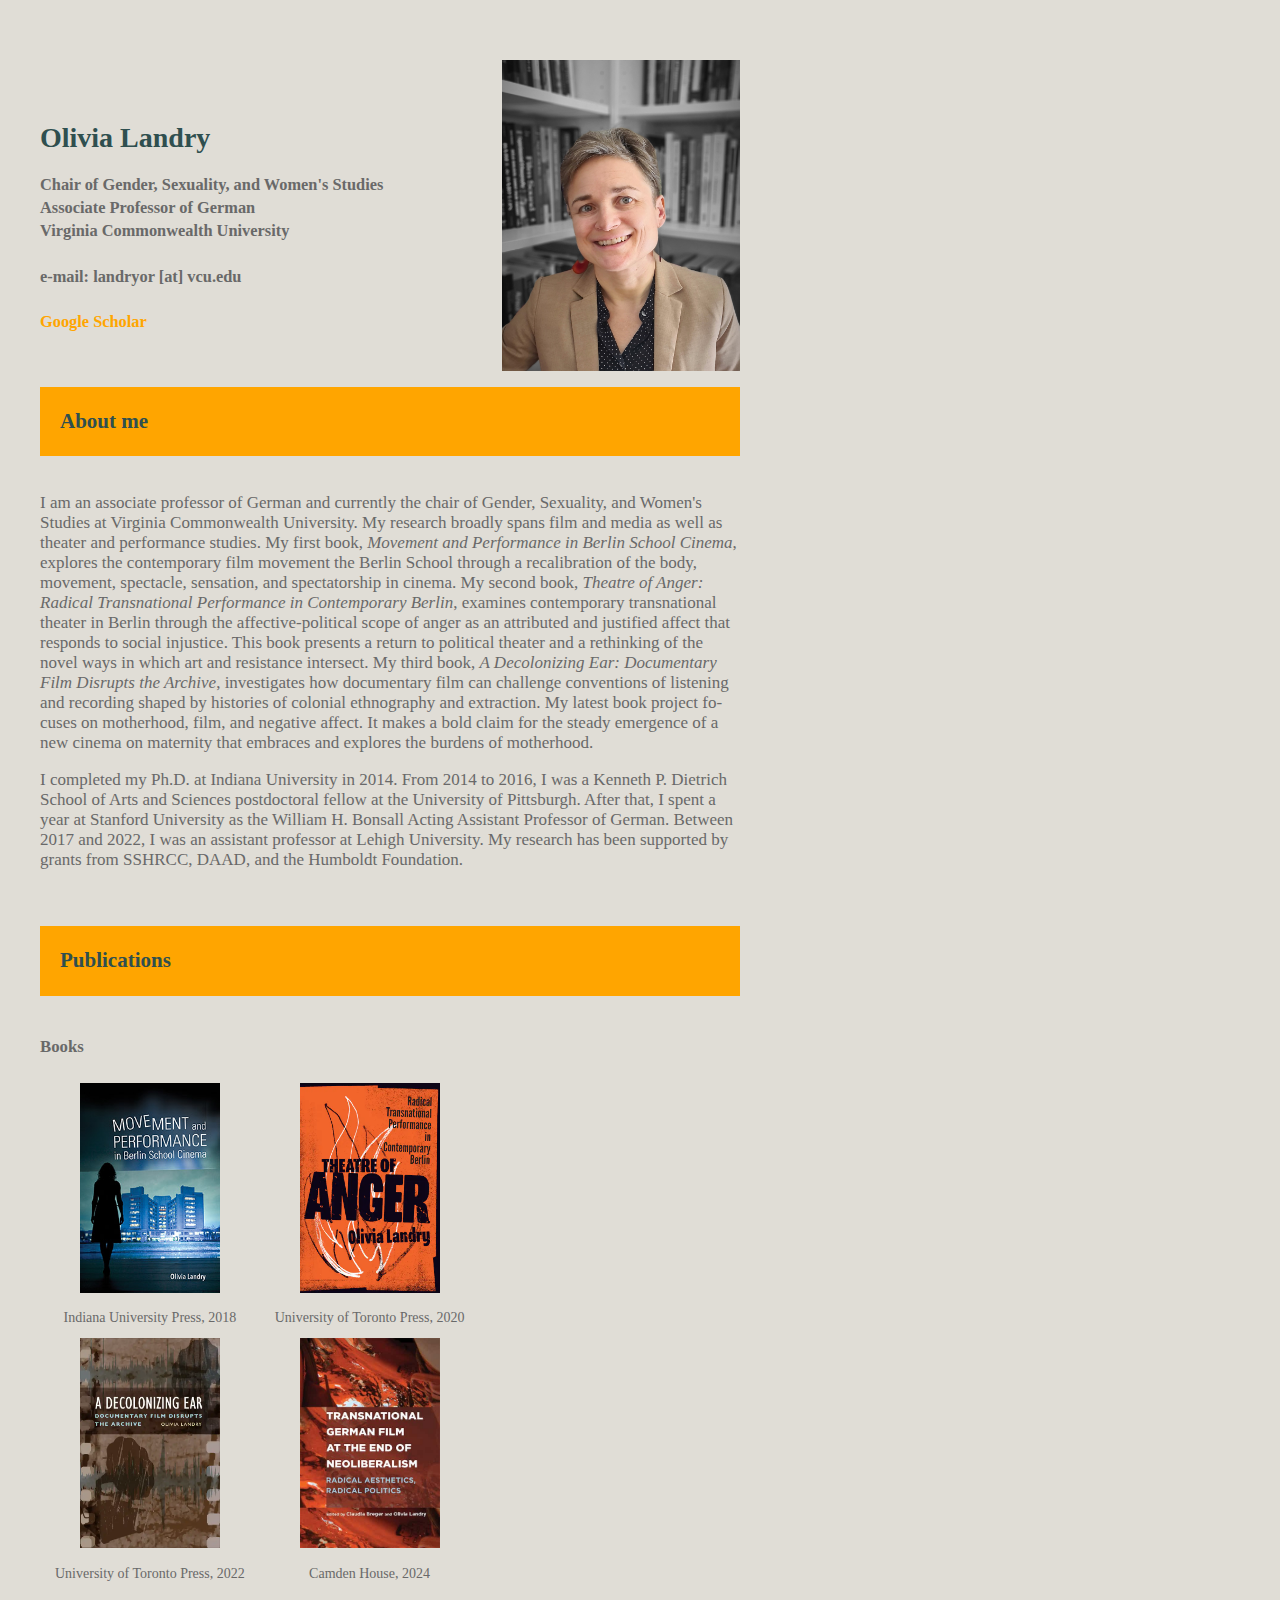
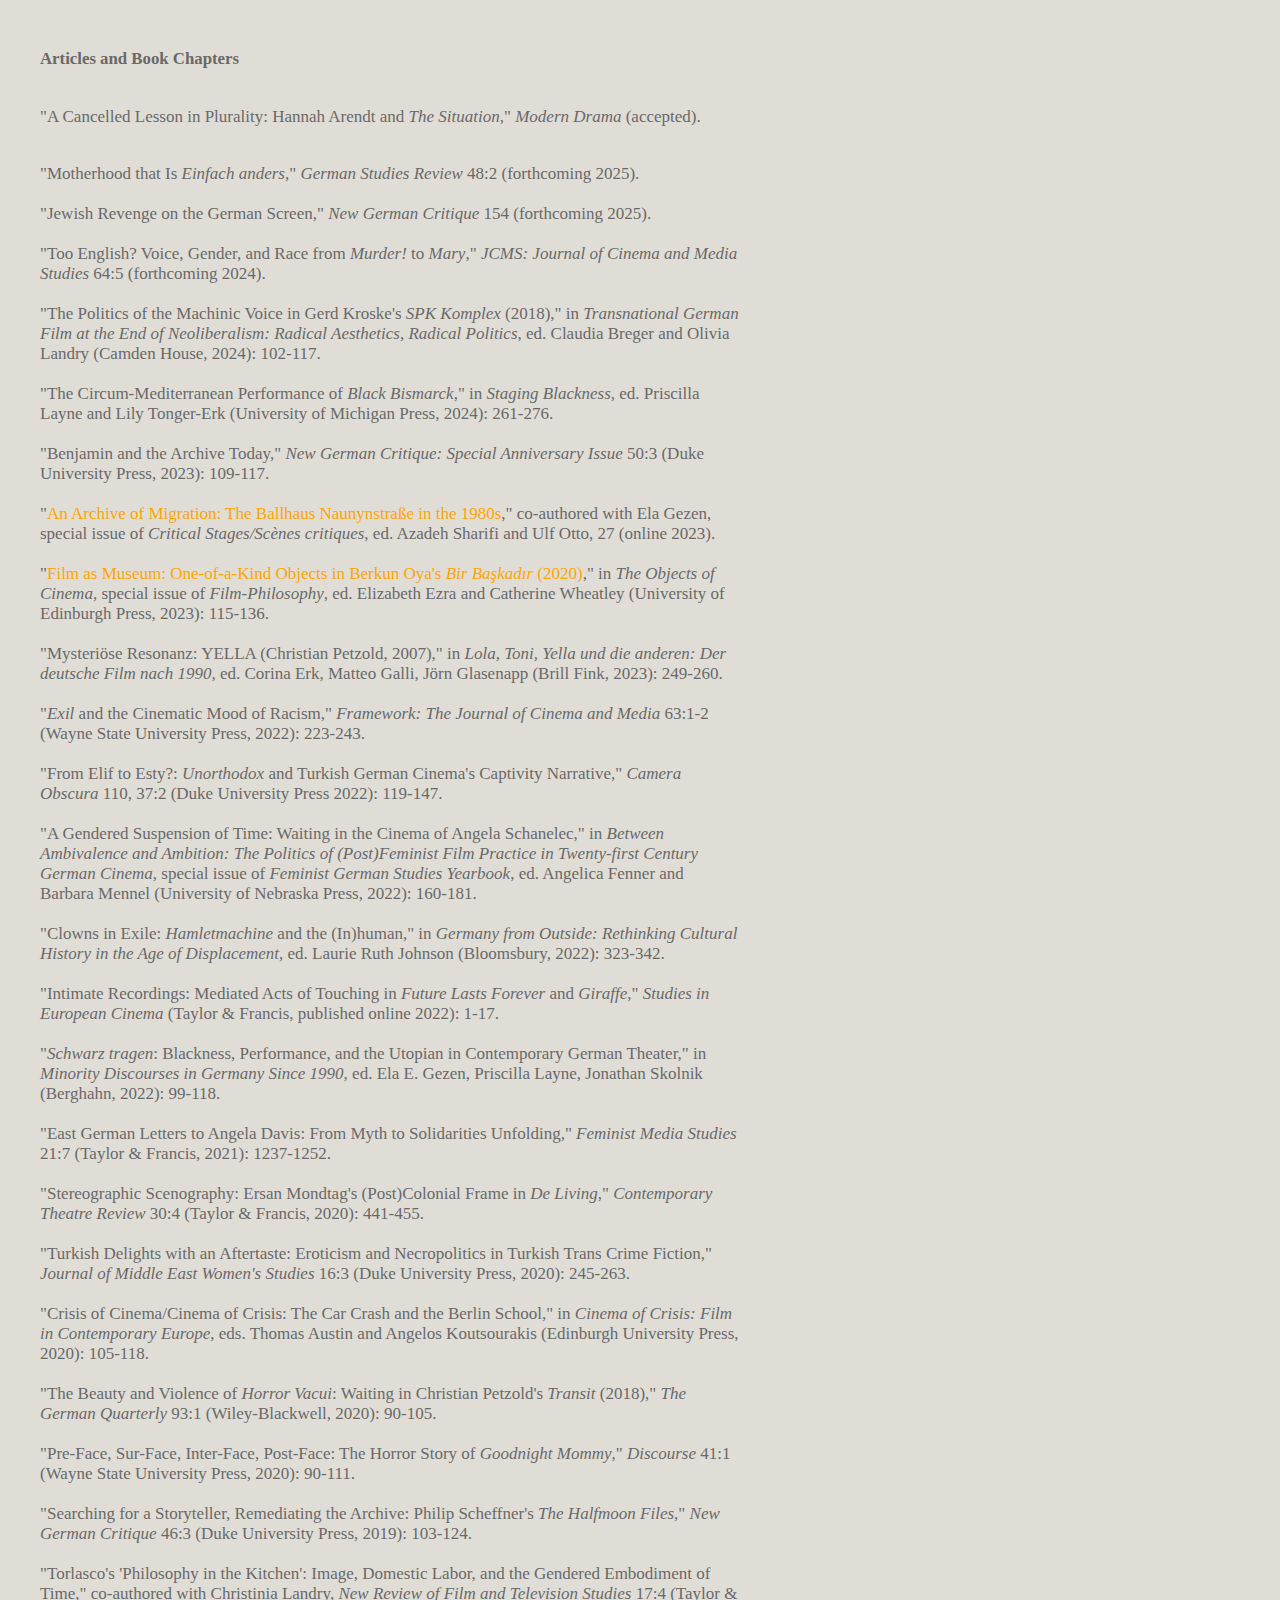
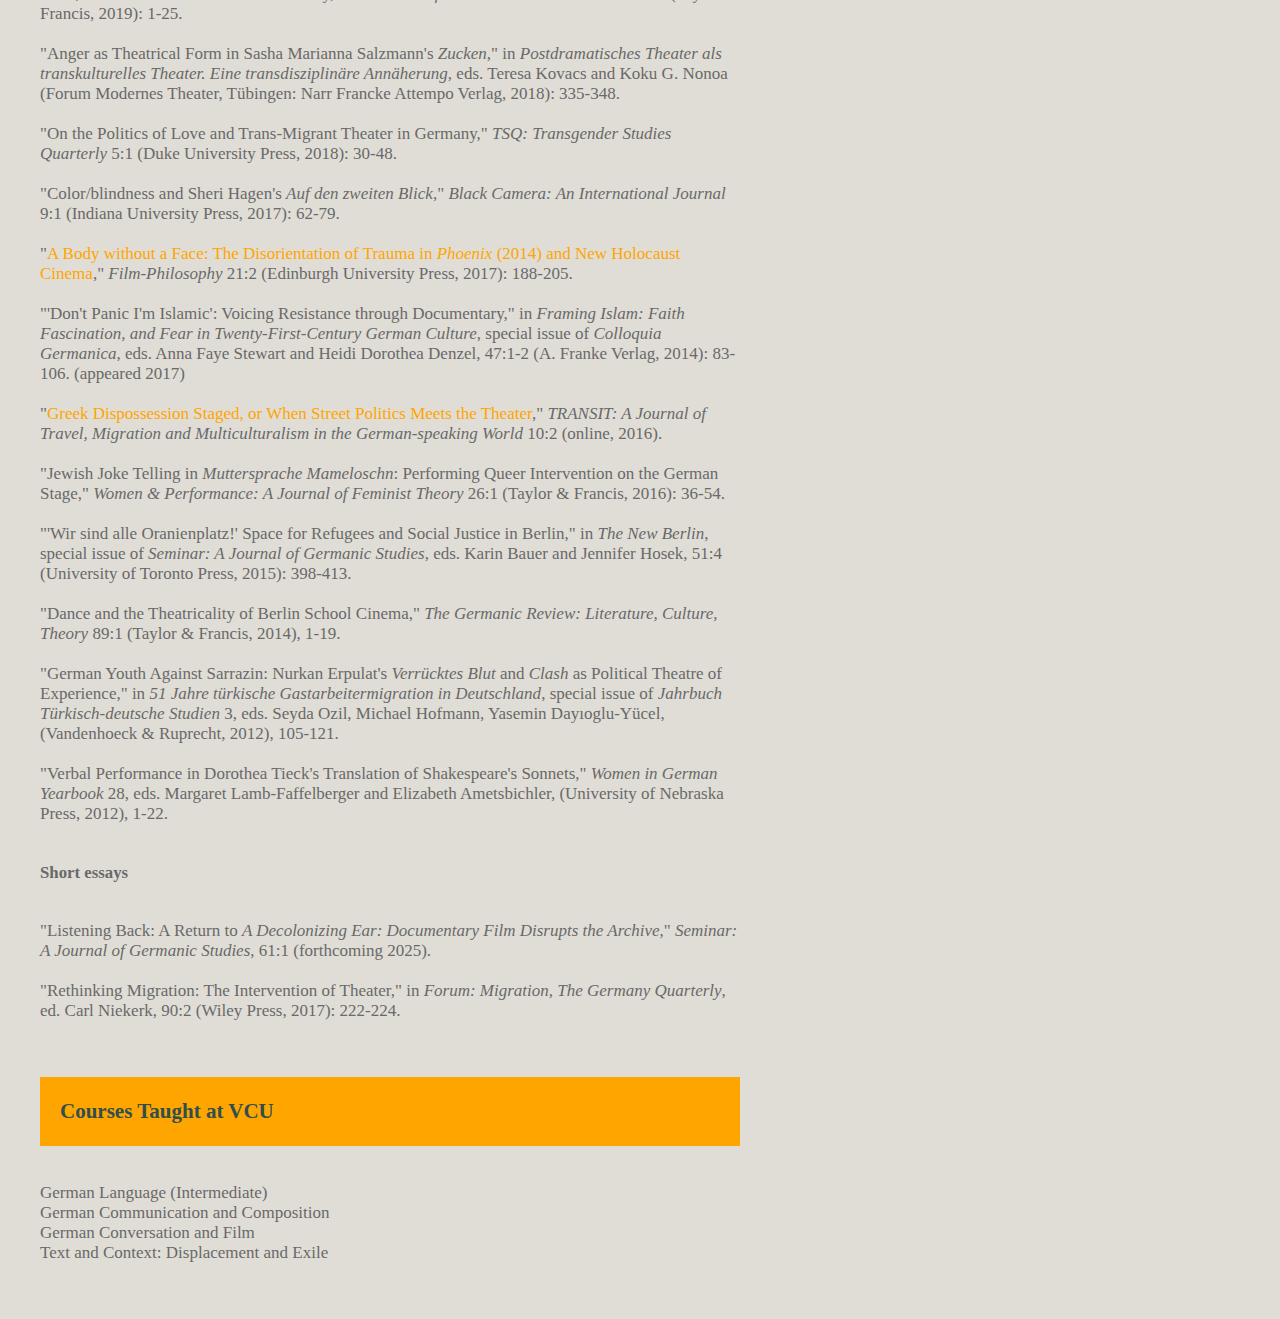
==== commit 98486d05: "pisipisi" ====
--- a/index.html
+++ b/index.html
@@ -112,6 +112,10 @@
 
 <br><br>
 
+<p>"A Cancelled Lesson in Plurality: Hannah Arendt and <i>The Situation</i>," <i>Modern Drama</i> (accepted).
+
+<br><br>
+
 <p>"Motherhood that Is <i>Einfach anders</i>," <i>German Studies Review</i> 48:2 (forthcoming 2025).
 
 
@@ -123,7 +127,7 @@
 <br><br>
 
 
-"Too English! Voice, Gender, and Race from <i>Murder!</i> to <i>Mary</i>," <i>JCMS: Journal of Cinema and Media Studies</i> 64:5 (forthcoming 2024).
+"Too English? Voice, Gender, and Race from <i>Murder!</i> to <i>Mary</i>," <i>JCMS: Journal of Cinema and Media Studies</i> 64:5 (forthcoming 2024).
 
 <br><br>
 
@@ -140,12 +144,12 @@
 
 <br><br>
 
-"An Archive of Migration: The Ballhaus Naunynstra&szlig;e in the 1980s," co-authored with Ela Gezen, special issue of <i>Critical Stages/Sc&egrave;nes critiques</i>,  ed. Azadeh Sharifi and Ulf Otto, 27 (online 2023).
-
-
-<br><br>
-
-"Film as Museum: One-of-a-Kind Objects in Berkun Oya's <i>Bir Ba&#x15F;kad&#x131;r</i> (2020)," in <i>The Objects of Cinema</i>, special issue of <i>Film-Philosophy</i>, ed. Elizabeth Ezra and Catherine Wheatley (University of Edinburgh Press, 2023): 115-136.
+"<a href="https://www.critical-stages.org/27/an-archive-of-migration-the-ballhaus-naunynstrase-in-the-1980s/">An Archive of Migration: The Ballhaus Naunynstra&szlig;e in the 1980s</a>," co-authored with Ela Gezen, special issue of <i>Critical Stages/Sc&egrave;nes critiques</i>,  ed. Azadeh Sharifi and Ulf Otto, 27 (online 2023).
+
+
+<br><br>
+
+"<a href="https://www.euppublishing.com/doi/full/10.3366/film.2023.0220">Film as Museum: One-of-a-Kind Objects in Berkun Oya's <i>Bir Ba&#x15F;kad&#x131;r</i> (2020)</a>," in <i>The Objects of Cinema</i>, special issue of <i>Film-Philosophy</i>, ed. Elizabeth Ezra and Catherine Wheatley (University of Edinburgh Press, 2023): 115-136.
 
 <br><br>
 
@@ -225,7 +229,7 @@
 
 <br><br>
 
-"A Body without a Face: The Disorientation of Trauma in <i>Phoenix</i> (2014) and New Holocaust Cinema," <i>Film-Philosophy</i> 21:2 (Edinburgh University Press, 2017): 188-205.
+"<a href="https://www.euppublishing.com/doi/full/10.3366/film.2017.0043">A Body without a Face: The Disorientation of Trauma in <i>Phoenix</i> (2014) and New Holocaust Cinema</a>," <i>Film-Philosophy</i> 21:2 (Edinburgh University Press, 2017): 188-205.
 
 <br><br>
 
@@ -233,7 +237,7 @@
 
 <br><br>
 
-"Greek Dispossession Staged, or When Street Politics Meets the Theater," <i>TRANSIT: A Journal of Travel, Migration and Multiculturalism in the German-speaking World</i> 10:2 (online, 2016).
+"<a href="https://escholarship.org/uc/item/16m0v7pj">Greek Dispossession Staged, or When Street Politics Meets the Theater</a>," <i>TRANSIT: A Journal of Travel, Migration and Multiculturalism in the German-speaking World</i> 10:2 (online, 2016).
 
 <br><br>
 
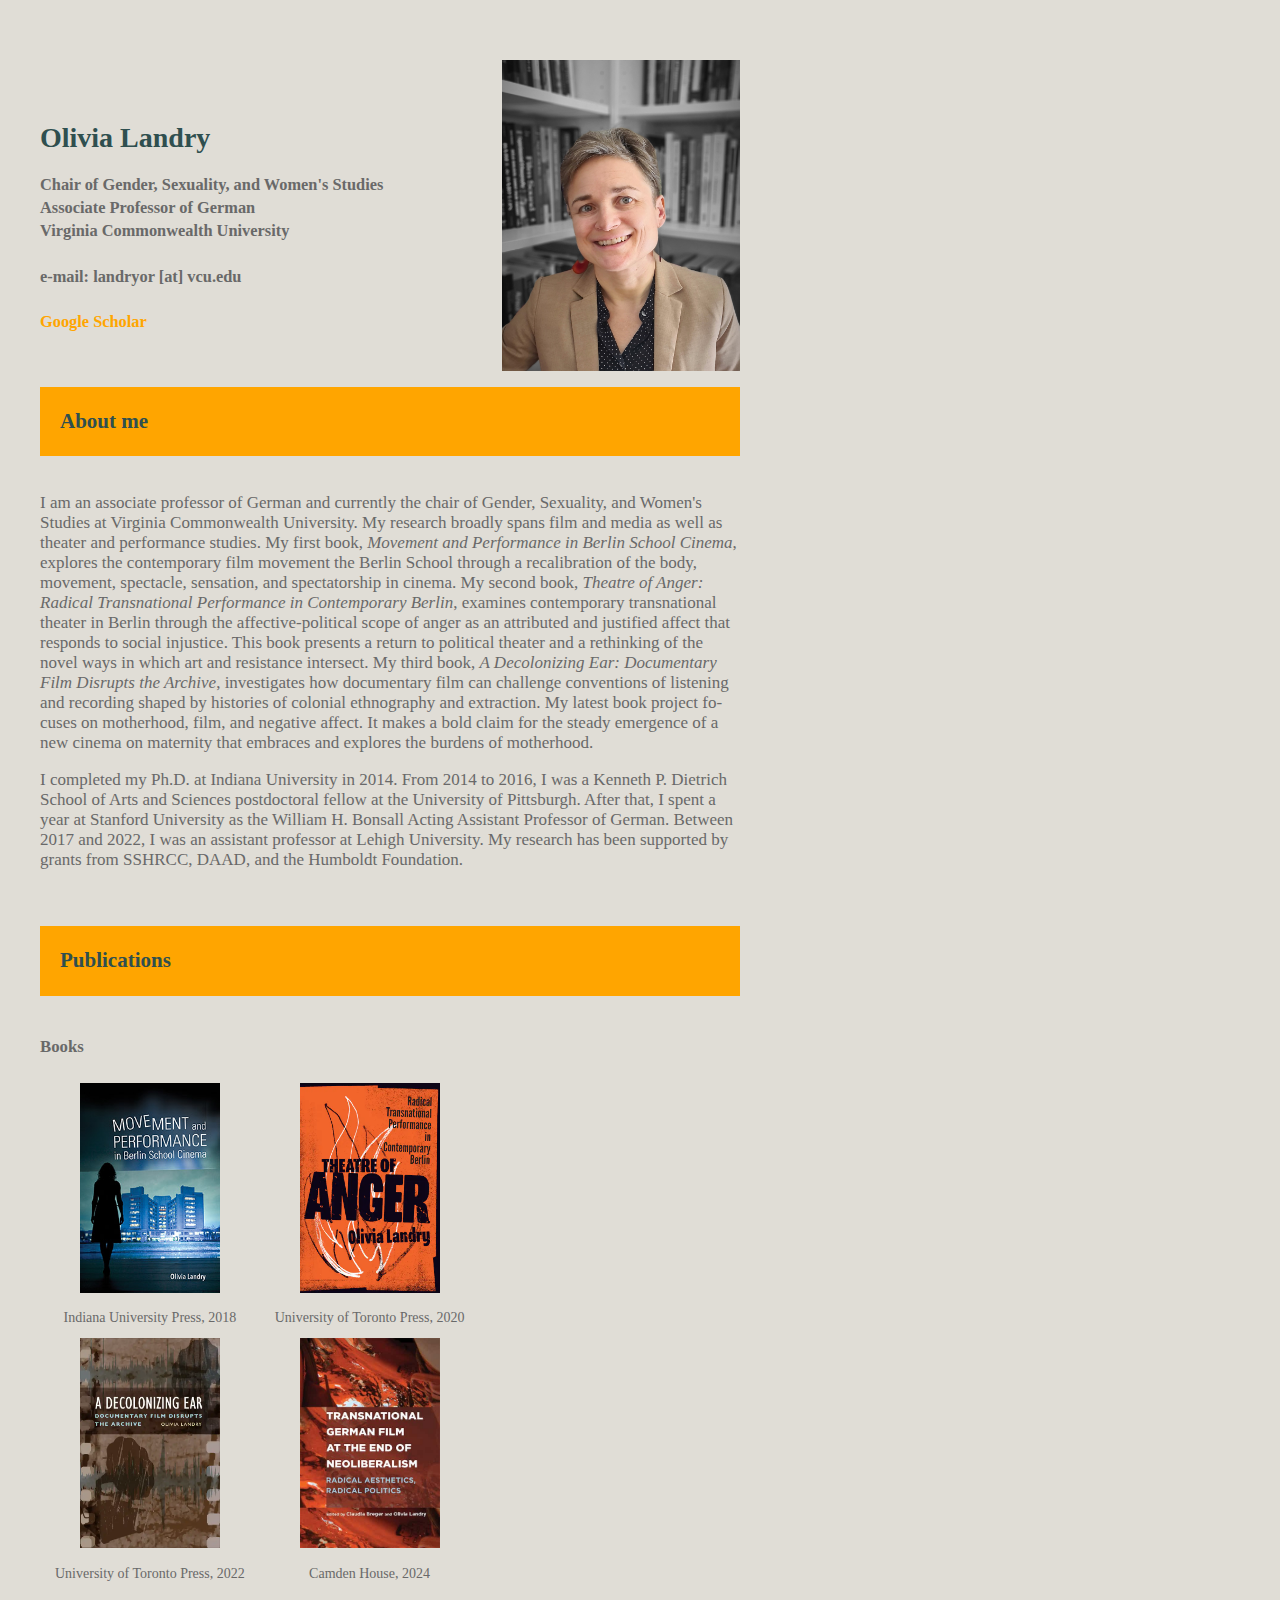
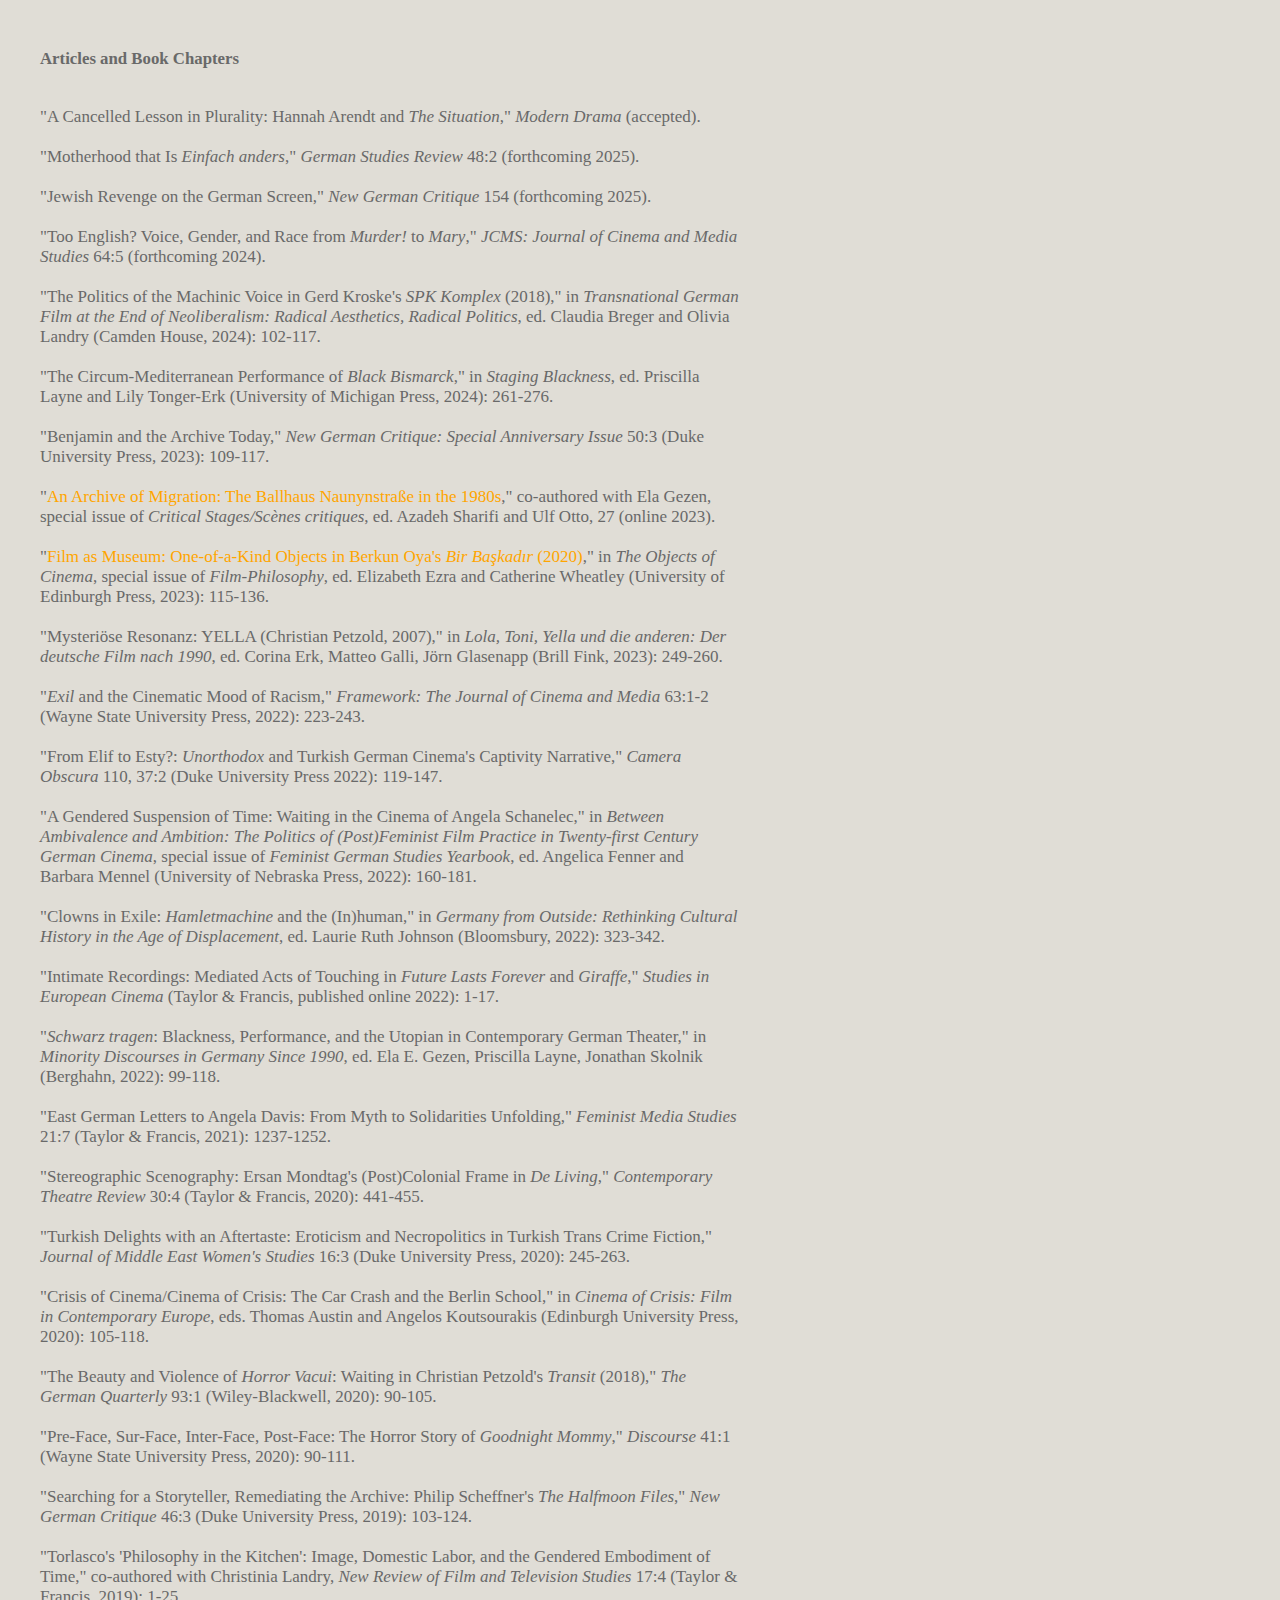
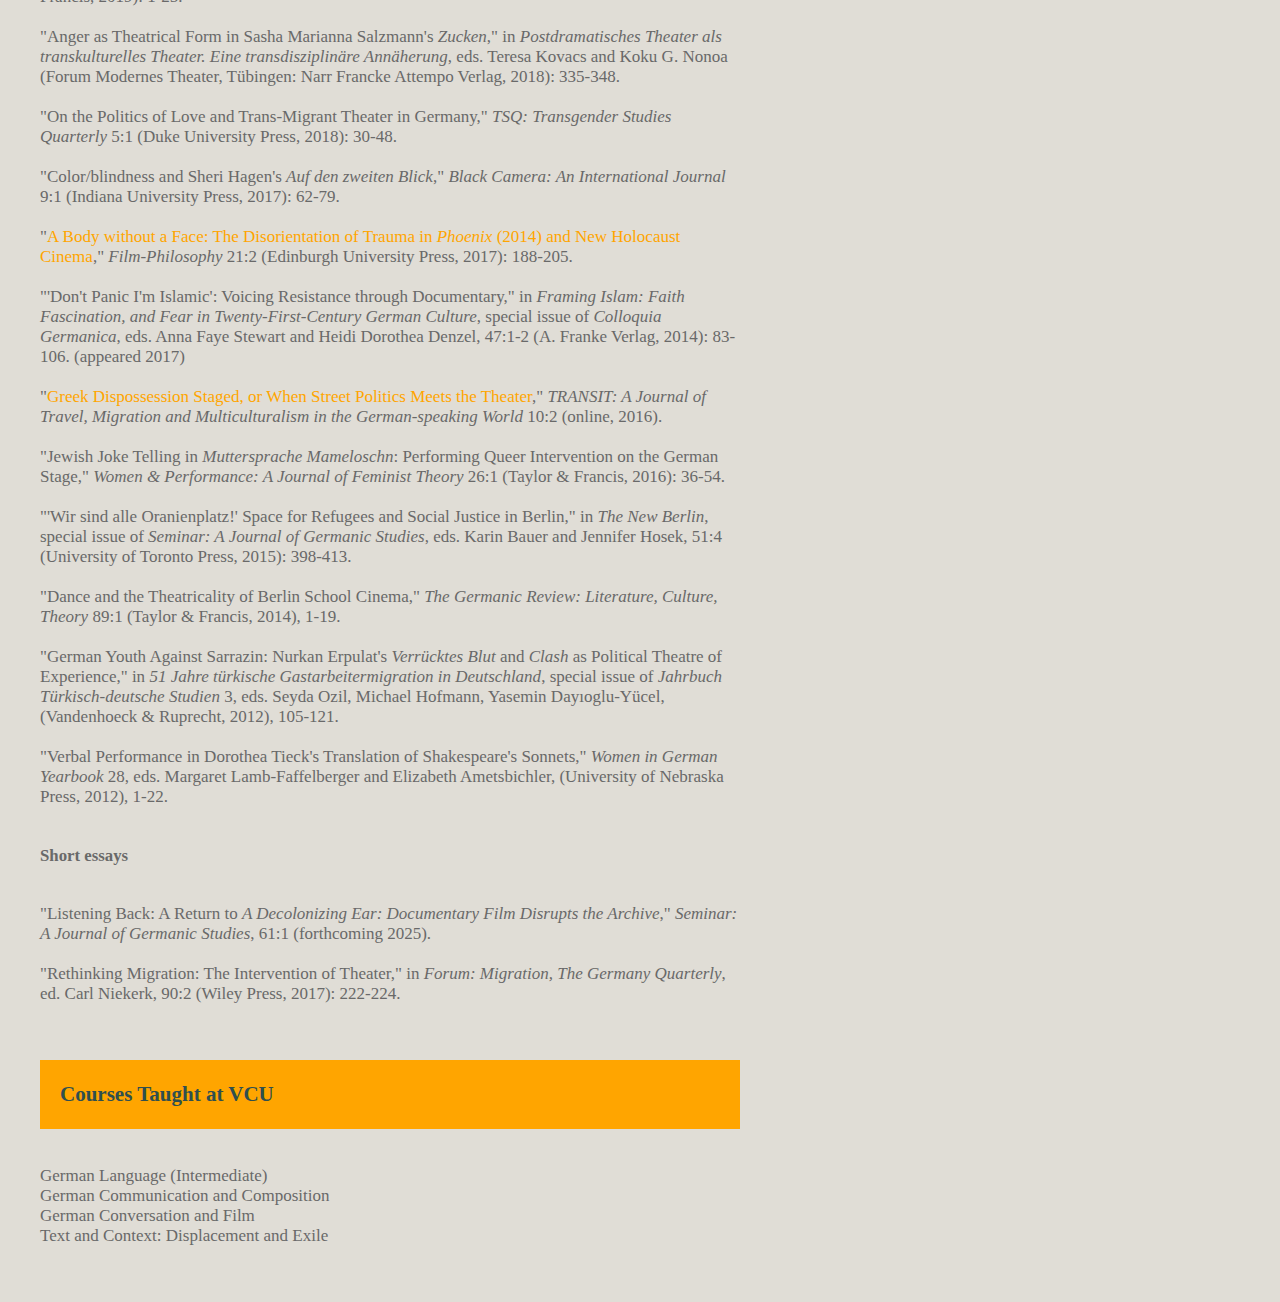
==== commit 3ce1bfc6: "pisipisipisi" ====
--- a/index.html
+++ b/index.html
@@ -116,7 +116,7 @@
 
 <br><br>
 
-<p>"Motherhood that Is <i>Einfach anders</i>," <i>German Studies Review</i> 48:2 (forthcoming 2025).
+"Motherhood that Is <i>Einfach anders</i>," <i>German Studies Review</i> 48:2 (forthcoming 2025).
 
 
 <br><br>
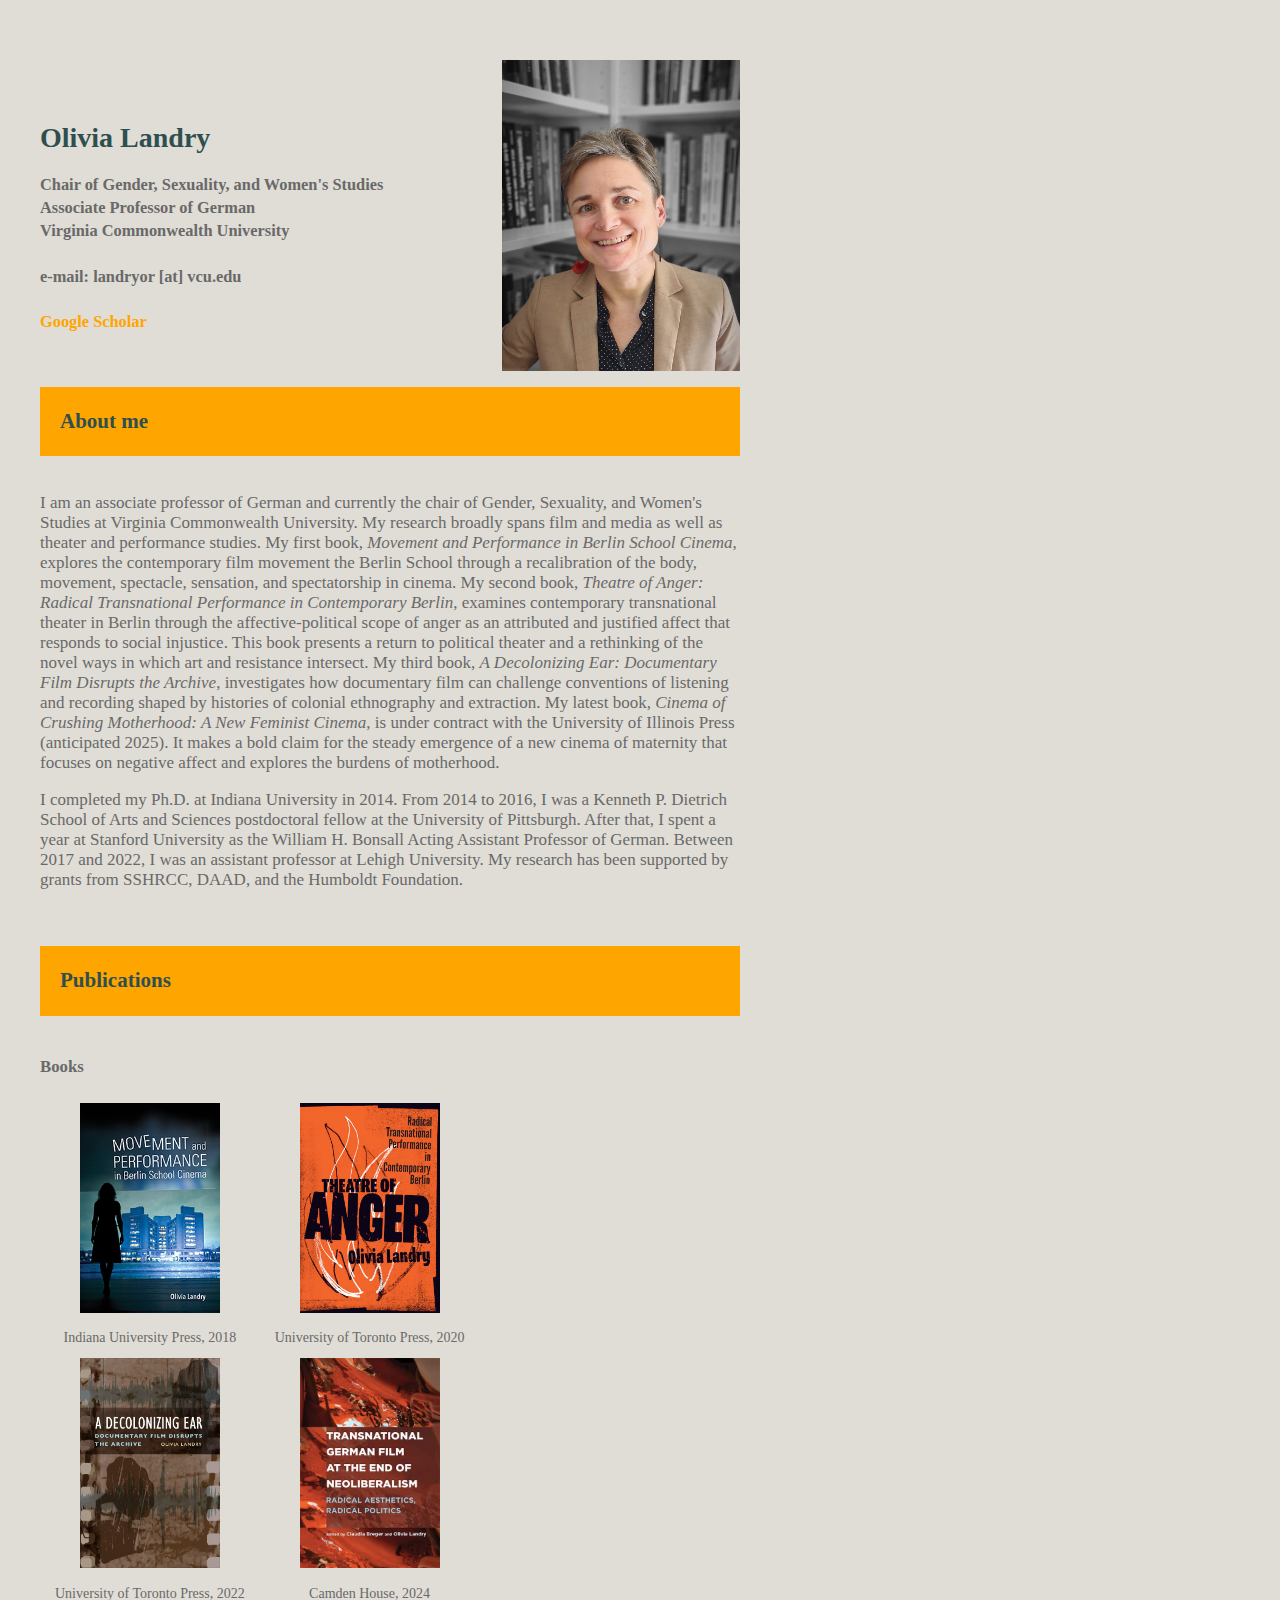
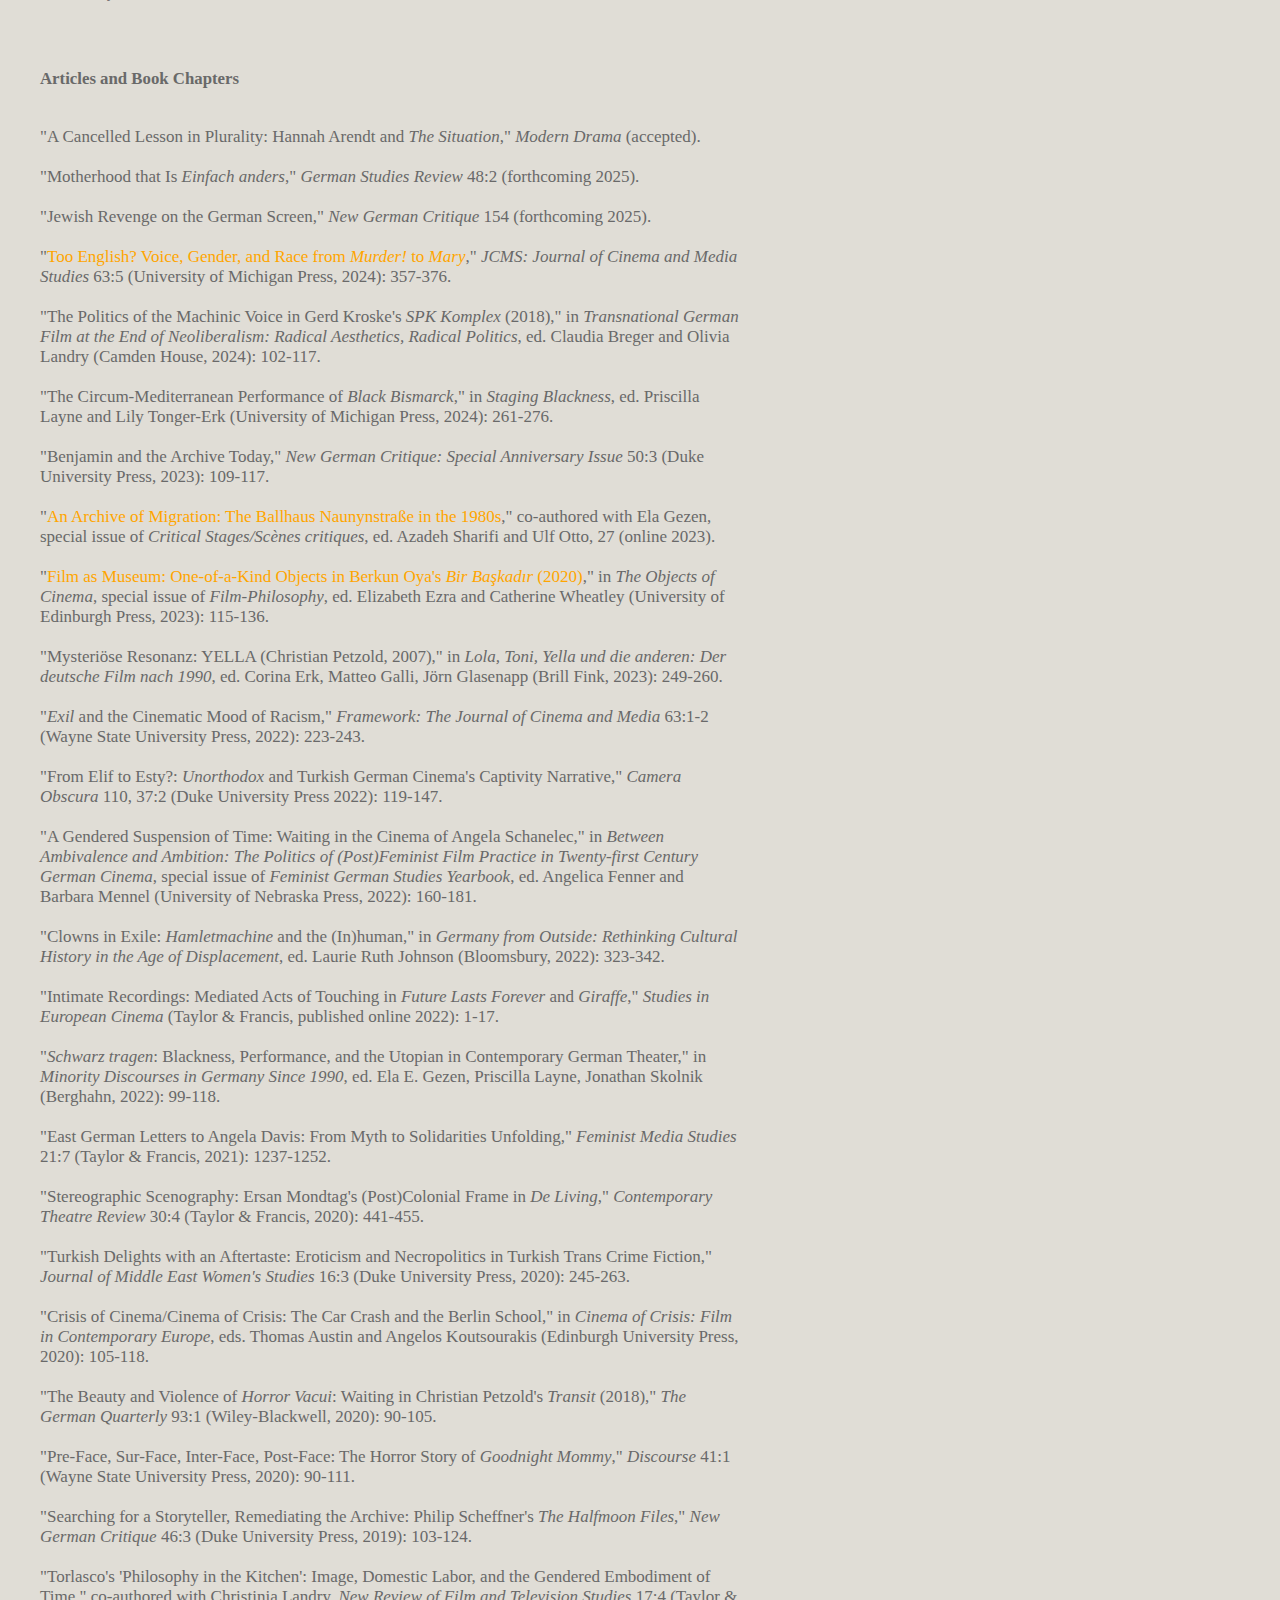
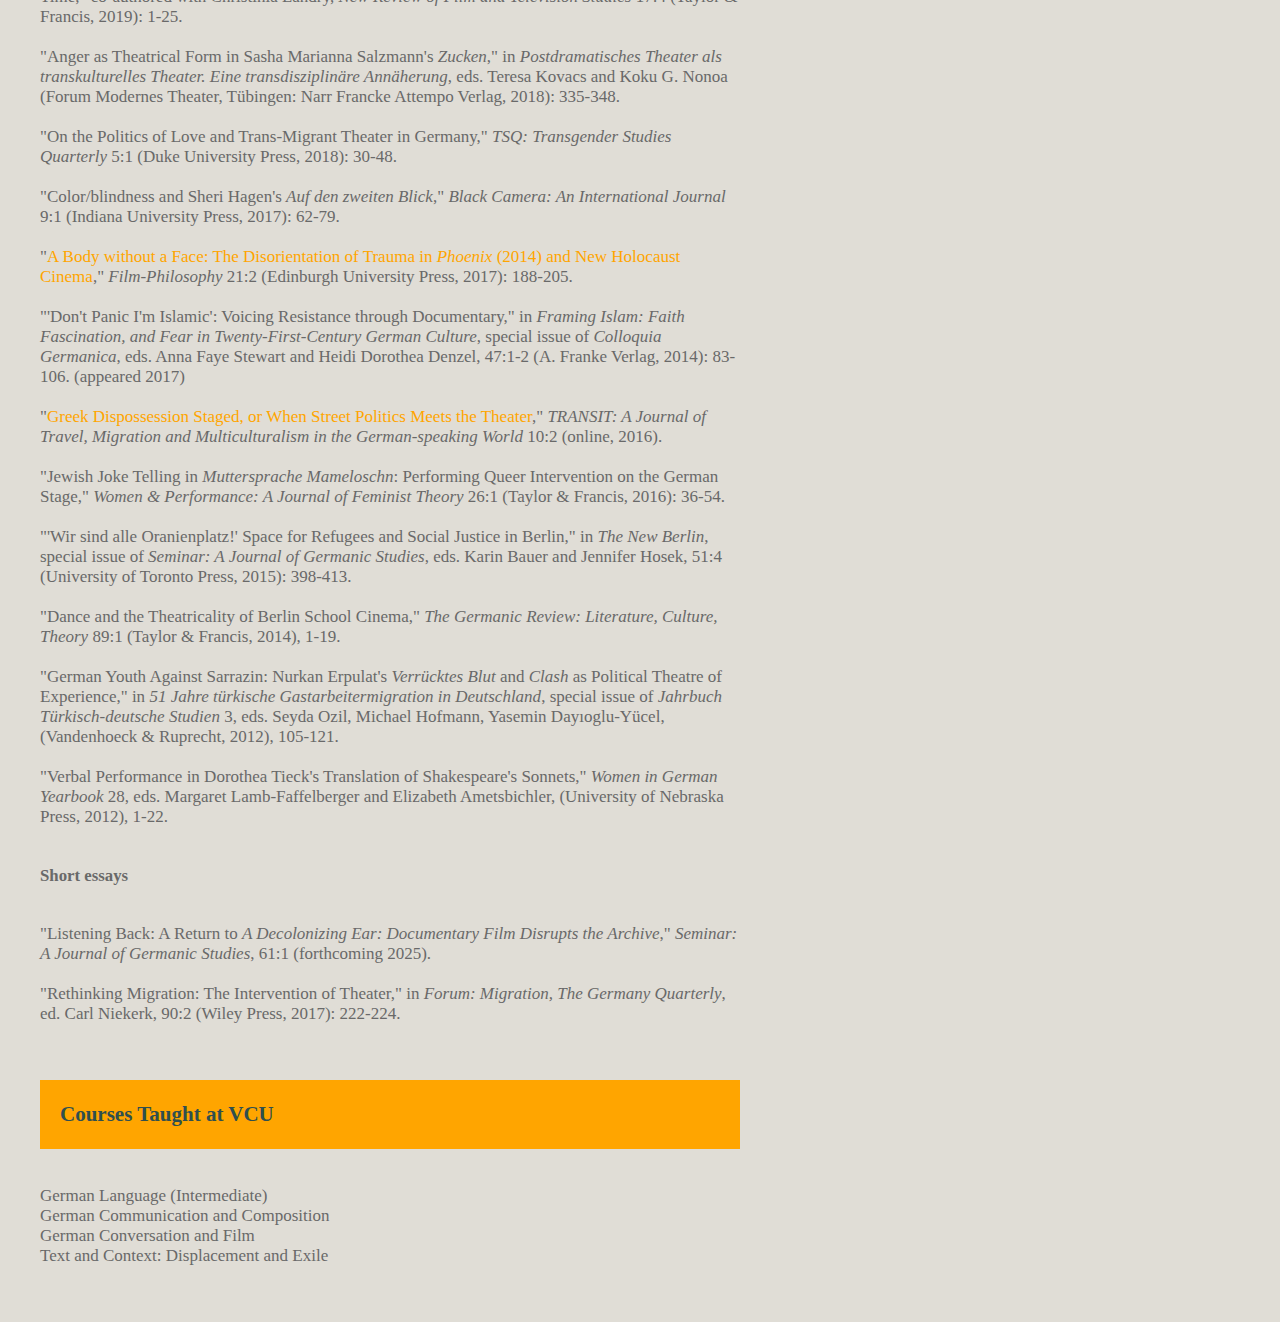
==== commit feb442d2: "bilili" ====
--- a/index.html
+++ b/index.html
@@ -53,7 +53,7 @@
 
     <br>
 
-        <p>I am an associate professor of German and currently the chair of Gender, Sexuality, and Women's Studies at Virginia Commonwealth University. My research broadly spans film and media as well as theater and performance studies. My first book, <i>Movement and Performance in Berlin School Cinema</i>, explores the contemporary film movement the Berlin School through a recalibration of the body, movement, spectacle, sensation, and spectatorship in cinema. My second book, <i>Theatre of Anger: Radical Transnational Performance in Contemporary Berlin</i>, examines contemporary transnational theater in Berlin through the affective-political scope of anger as an attributed and justified affect that responds to social injustice. This book presents a return to political theater and a rethinking of the novel ways in which art and resistance intersect. My third book, <i>A Decolonizing Ear: Documentary Film Disrupts the Archive</i>, investigates how documentary film can challenge conventions of listening and recording shaped by histories of colonial ethnography and extraction. My latest book project focuses on motherhood, film, and negative affect. It makes a bold claim for the steady emergence of a new cinema on maternity that embraces and explores the burdens of motherhood.</p>
+        <p>I am an associate professor of German and currently the chair of Gender, Sexuality, and Women's Studies at Virginia Commonwealth University. My research broadly spans film and media as well as theater and performance studies. My first book, <i>Movement and Performance in Berlin School Cinema</i>, explores the contemporary film movement the Berlin School through a recalibration of the body, movement, spectacle, sensation, and spectatorship in cinema. My second book, <i>Theatre of Anger: Radical Transnational Performance in Contemporary Berlin</i>, examines contemporary transnational theater in Berlin through the affective-political scope of anger as an attributed and justified affect that responds to social injustice. This book presents a return to political theater and a rethinking of the novel ways in which art and resistance intersect. My third book, <i>A Decolonizing Ear: Documentary Film Disrupts the Archive</i>, investigates how documentary film can challenge conventions of listening and recording shaped by histories of colonial ethnography and extraction. My latest book, <i>Cinema of Crushing Motherhood: A New Feminist Cinema</i>, is under contract with the University of Illinois Press (anticipated 2025). It makes a bold claim for the steady emergence of a new cinema of maternity that focuses on negative affect and explores the burdens of motherhood.</p>
 
         <p>I completed my Ph.D. at Indiana University in 2014. From 2014 to 2016, I was a Kenneth P. Dietrich School of Arts and Sciences postdoctoral fellow at the University of Pittsburgh. After that, I spent a year at Stanford University as the William H. Bonsall Acting Assistant Professor of German. Between 2017 and 2022, I was an assistant professor at Lehigh University. My research has been supported by grants from SSHRCC, DAAD, and the Humboldt Foundation.</p>
 
@@ -127,7 +127,7 @@
 <br><br>
 
 
-"Too English? Voice, Gender, and Race from <i>Murder!</i> to <i>Mary</i>," <i>JCMS: Journal of Cinema and Media Studies</i> 64:5 (forthcoming 2024).
+"<a href="https://quod.lib.umich.edu/cgi/t/text/idx/j/jcms/18261332.0063.516/--too-english-voice-gender-and-race-from-murder-to-mary?rgn=main;view=fulltext">Too English? Voice, Gender, and Race from <i>Murder!</i> to <i>Mary</i></a>," <i>JCMS: Journal of Cinema and Media Studies</i> 63:5 (University of Michigan Press, 2024): 357-376.
 
 <br><br>
 
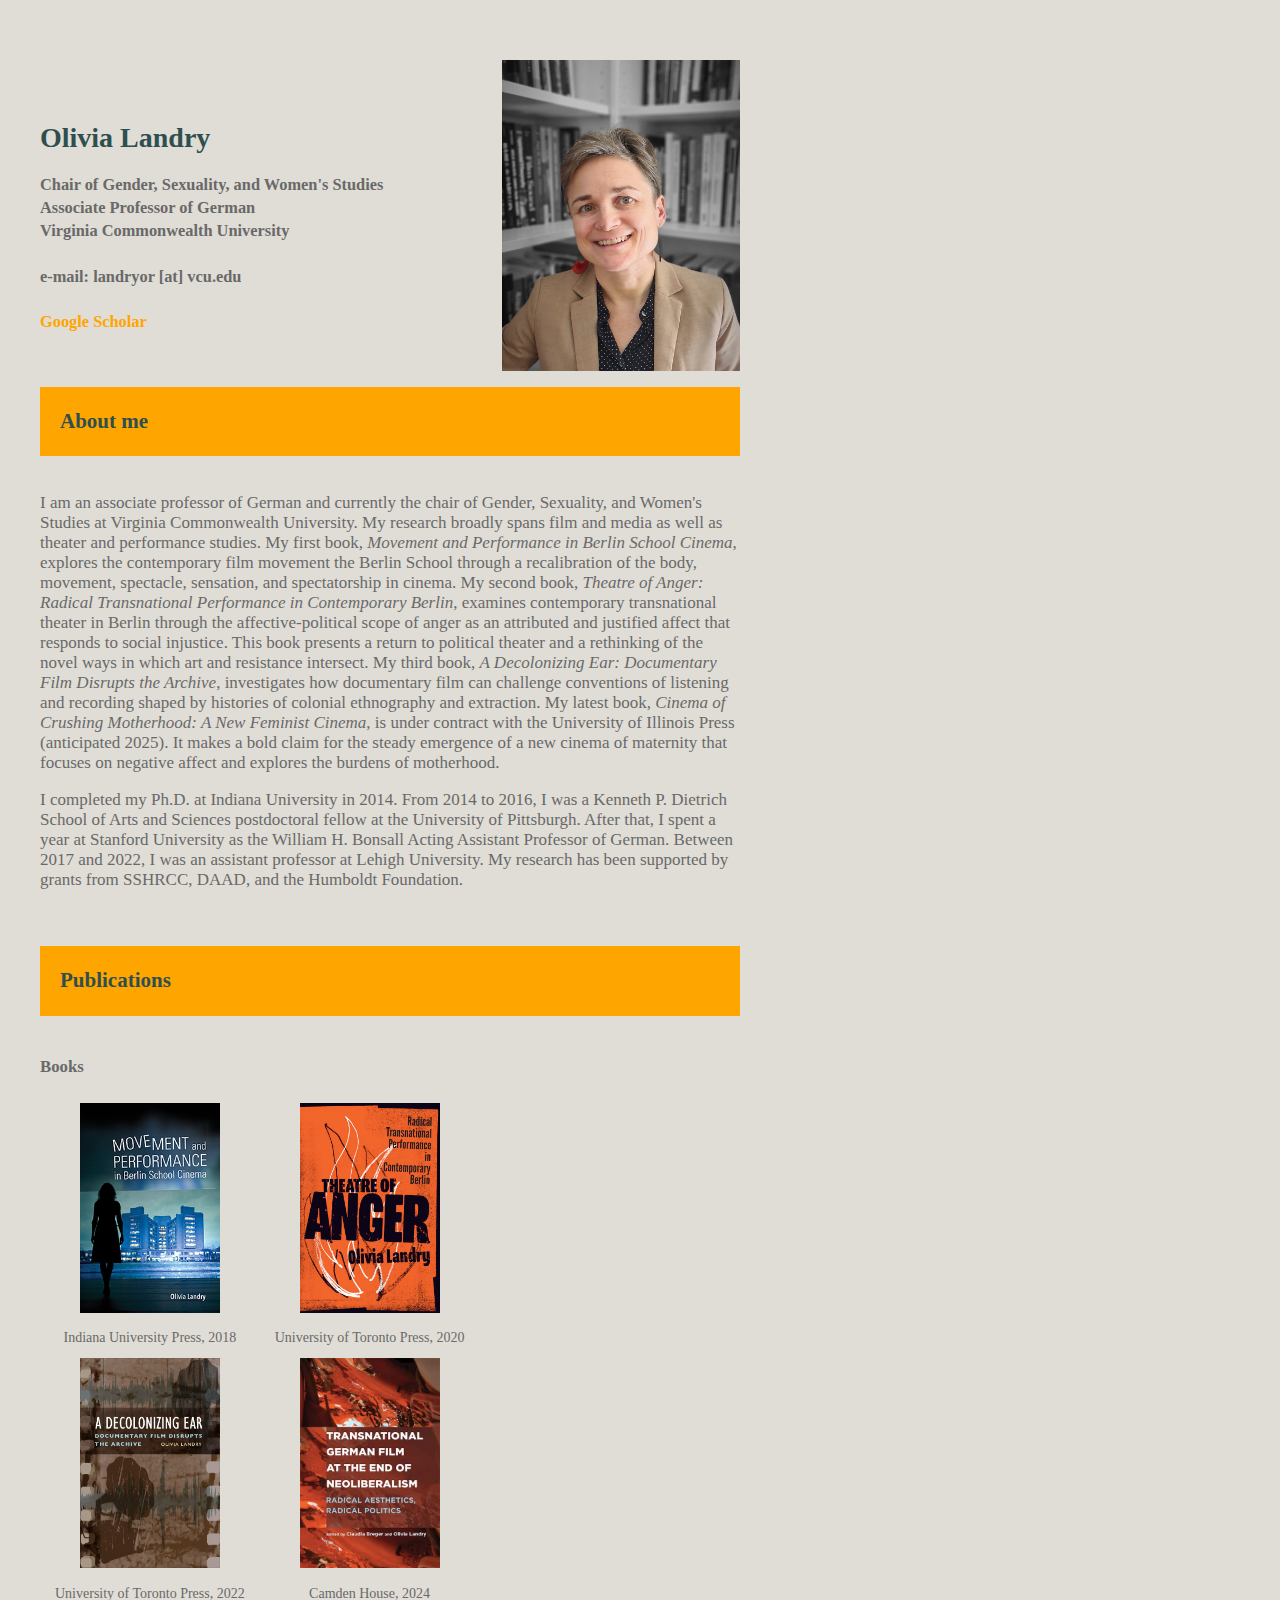
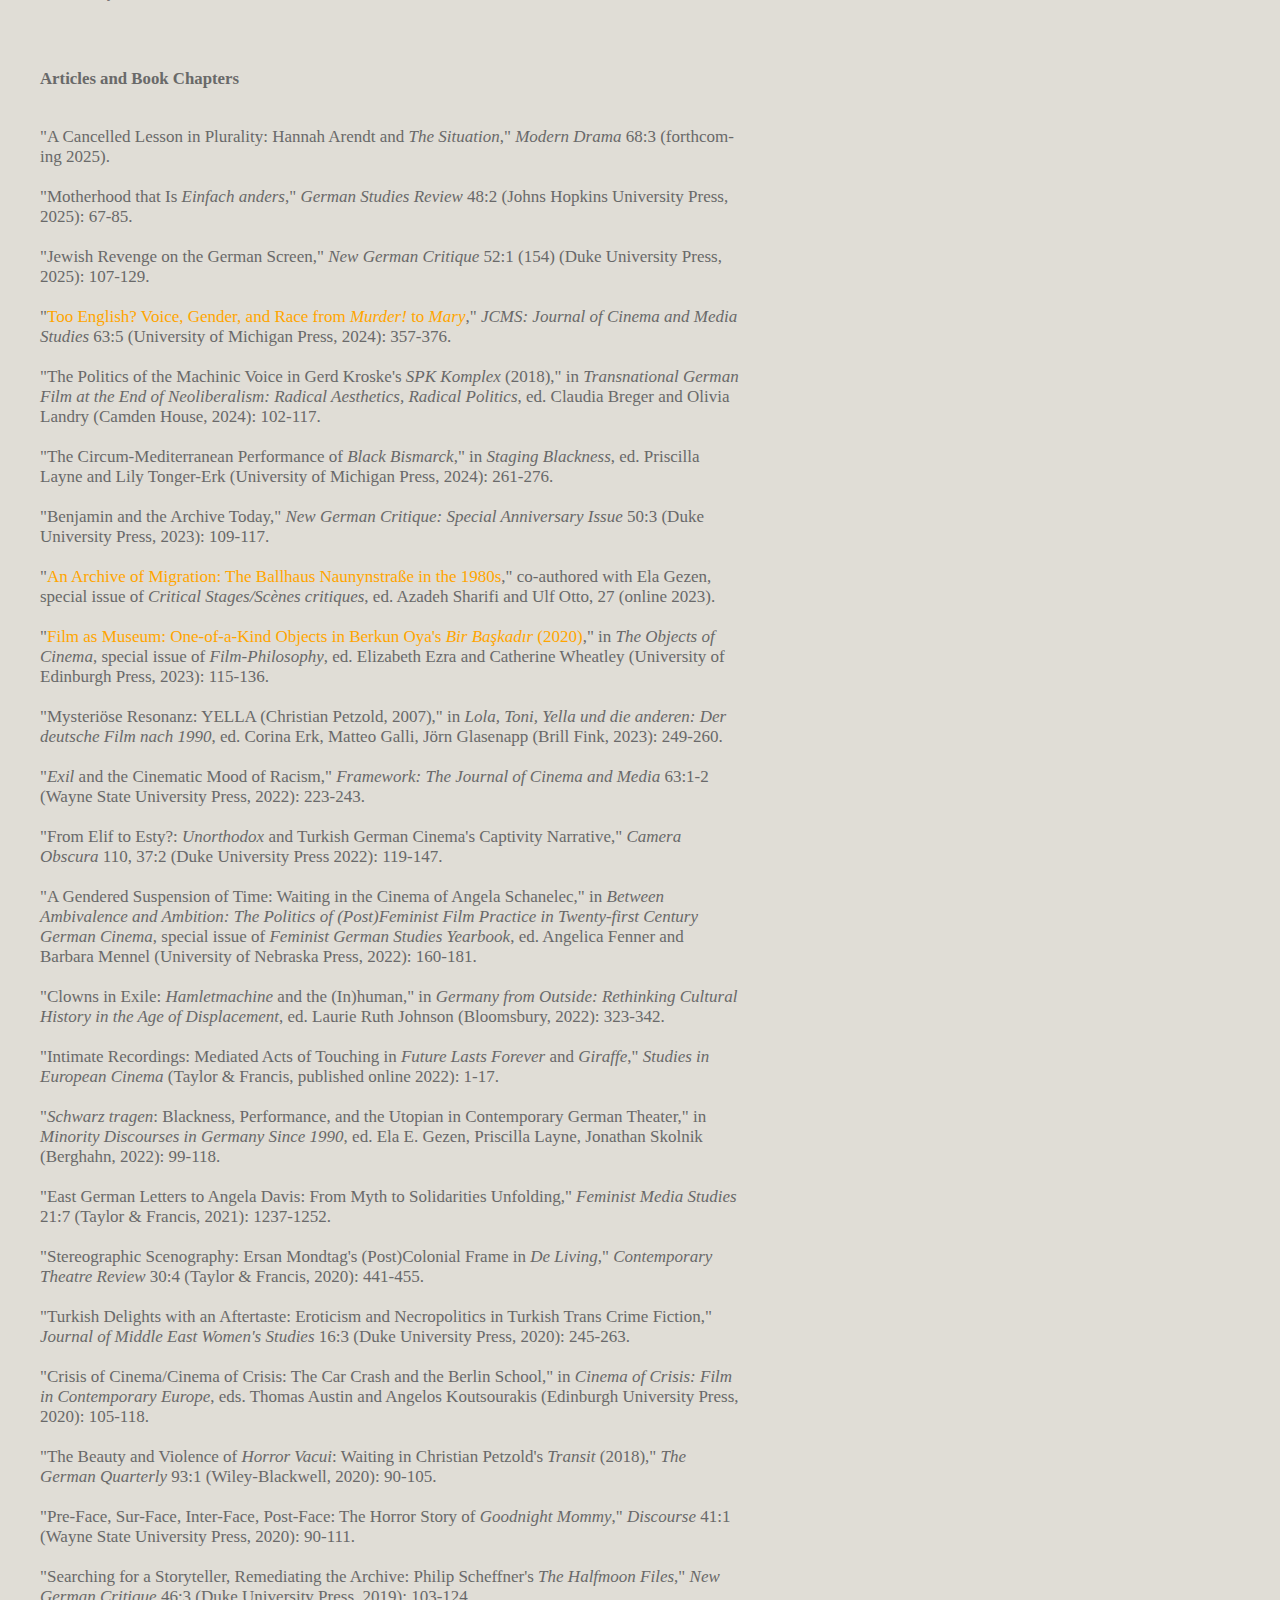
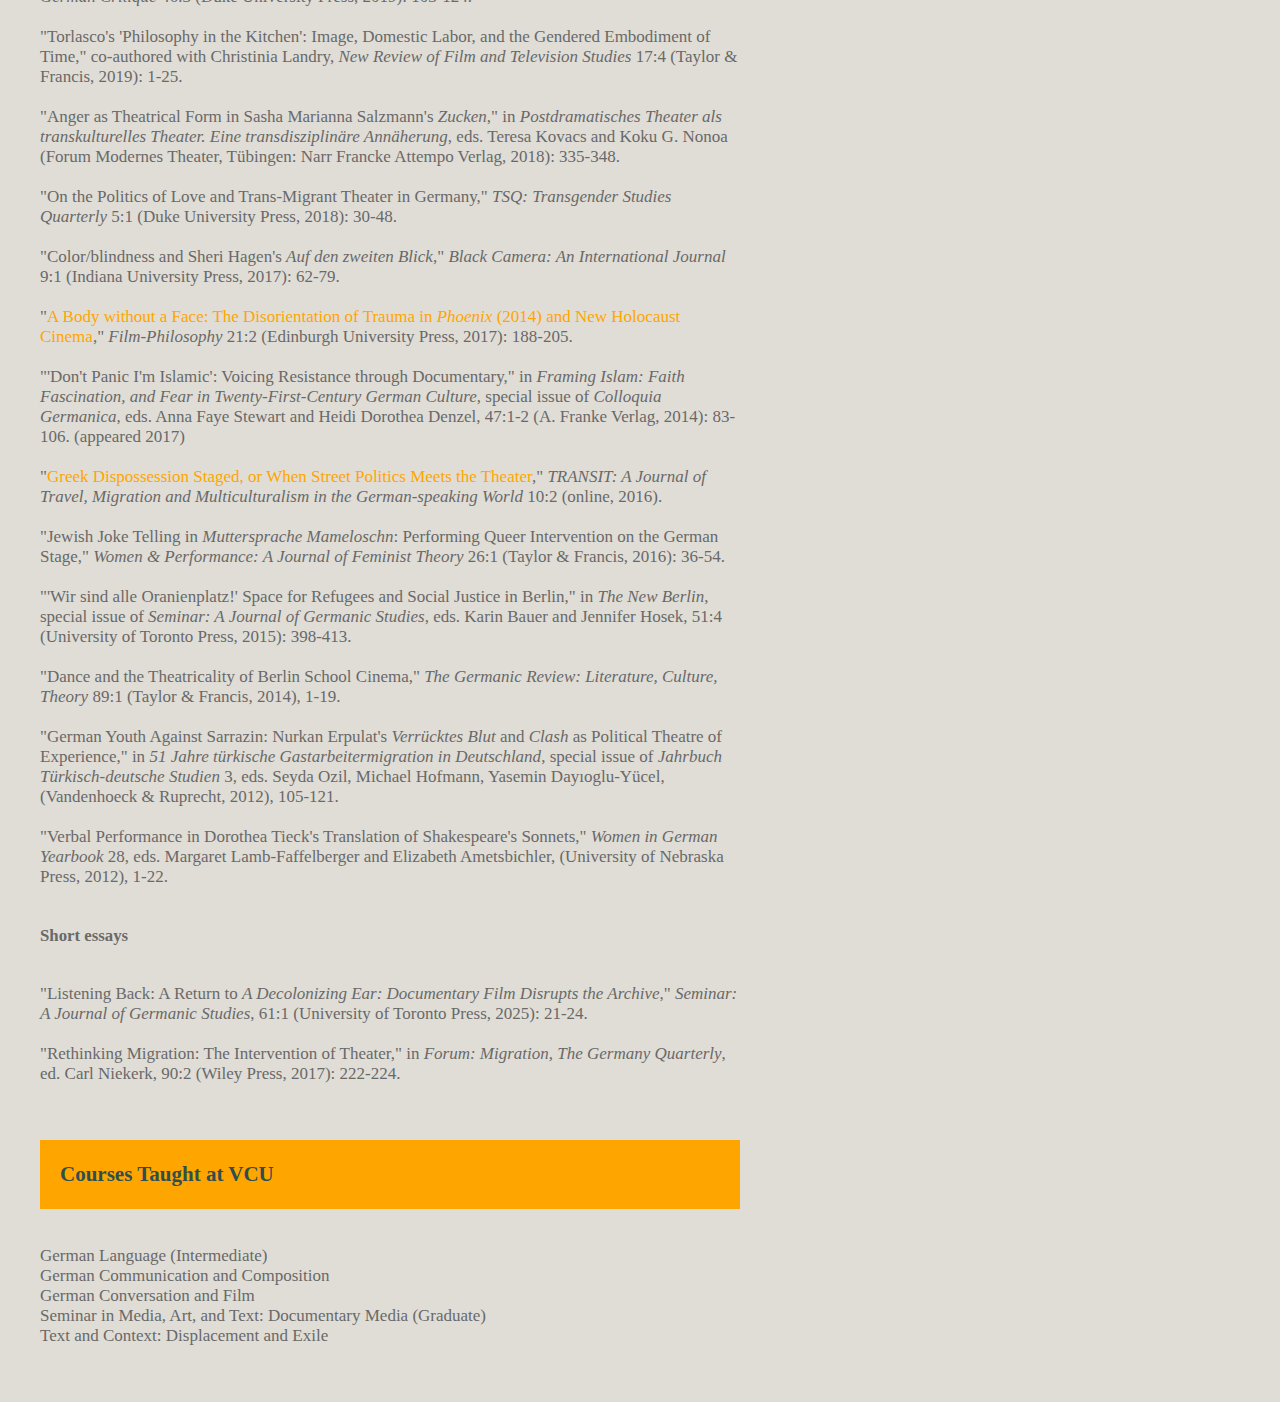
==== commit 400c0630: "bilili" ====
--- a/index.html
+++ b/index.html
@@ -112,16 +112,16 @@
 
 <br><br>
 
-<p>"A Cancelled Lesson in Plurality: Hannah Arendt and <i>The Situation</i>," <i>Modern Drama</i> (accepted).
-
-<br><br>
-
-"Motherhood that Is <i>Einfach anders</i>," <i>German Studies Review</i> 48:2 (forthcoming 2025).
-
-
-<br><br>
-
-"Jewish Revenge on the German Screen," <i>New German Critique</i> 154 (forthcoming 2025).
+<p>"A Cancelled Lesson in Plurality: Hannah Arendt and <i>The Situation</i>," <i>Modern Drama</i> 68:3 (forthcoming 2025).
+
+<br><br>
+
+"Motherhood that Is <i>Einfach anders</i>," <i>German Studies Review</i> 48:2 (Johns Hopkins University Press, 2025): 67-85.
+
+
+<br><br>
+
+"Jewish Revenge on the German Screen," <i>New German Critique</i> 52:1 (154) (Duke University Press, 2025): 107-129.
 
 
 <br><br>
@@ -268,7 +268,7 @@
 
 <p>
 
-"Listening Back: A Return to <i>A Decolonizing Ear: Documentary Film Disrupts the Archive</i>," <i>Seminar: A Journal of Germanic Studies</i>, 61:1 (forthcoming 2025).
+"Listening Back: A Return to <i>A Decolonizing Ear: Documentary Film Disrupts the Archive</i>," <i>Seminar: A Journal of Germanic Studies</i>, 61:1 (University of Toronto Press, 2025): 21-24.
 
 <br><br>
 
@@ -287,6 +287,7 @@
   German Language (Intermediate) <br>
   German Communication and Composition<br>
   German Conversation and Film<br>
+  Seminar in Media, Art, and Text: Documentary Media (Graduate)<br>
   Text and Context: Displacement and Exile<br>
 </p>
 
